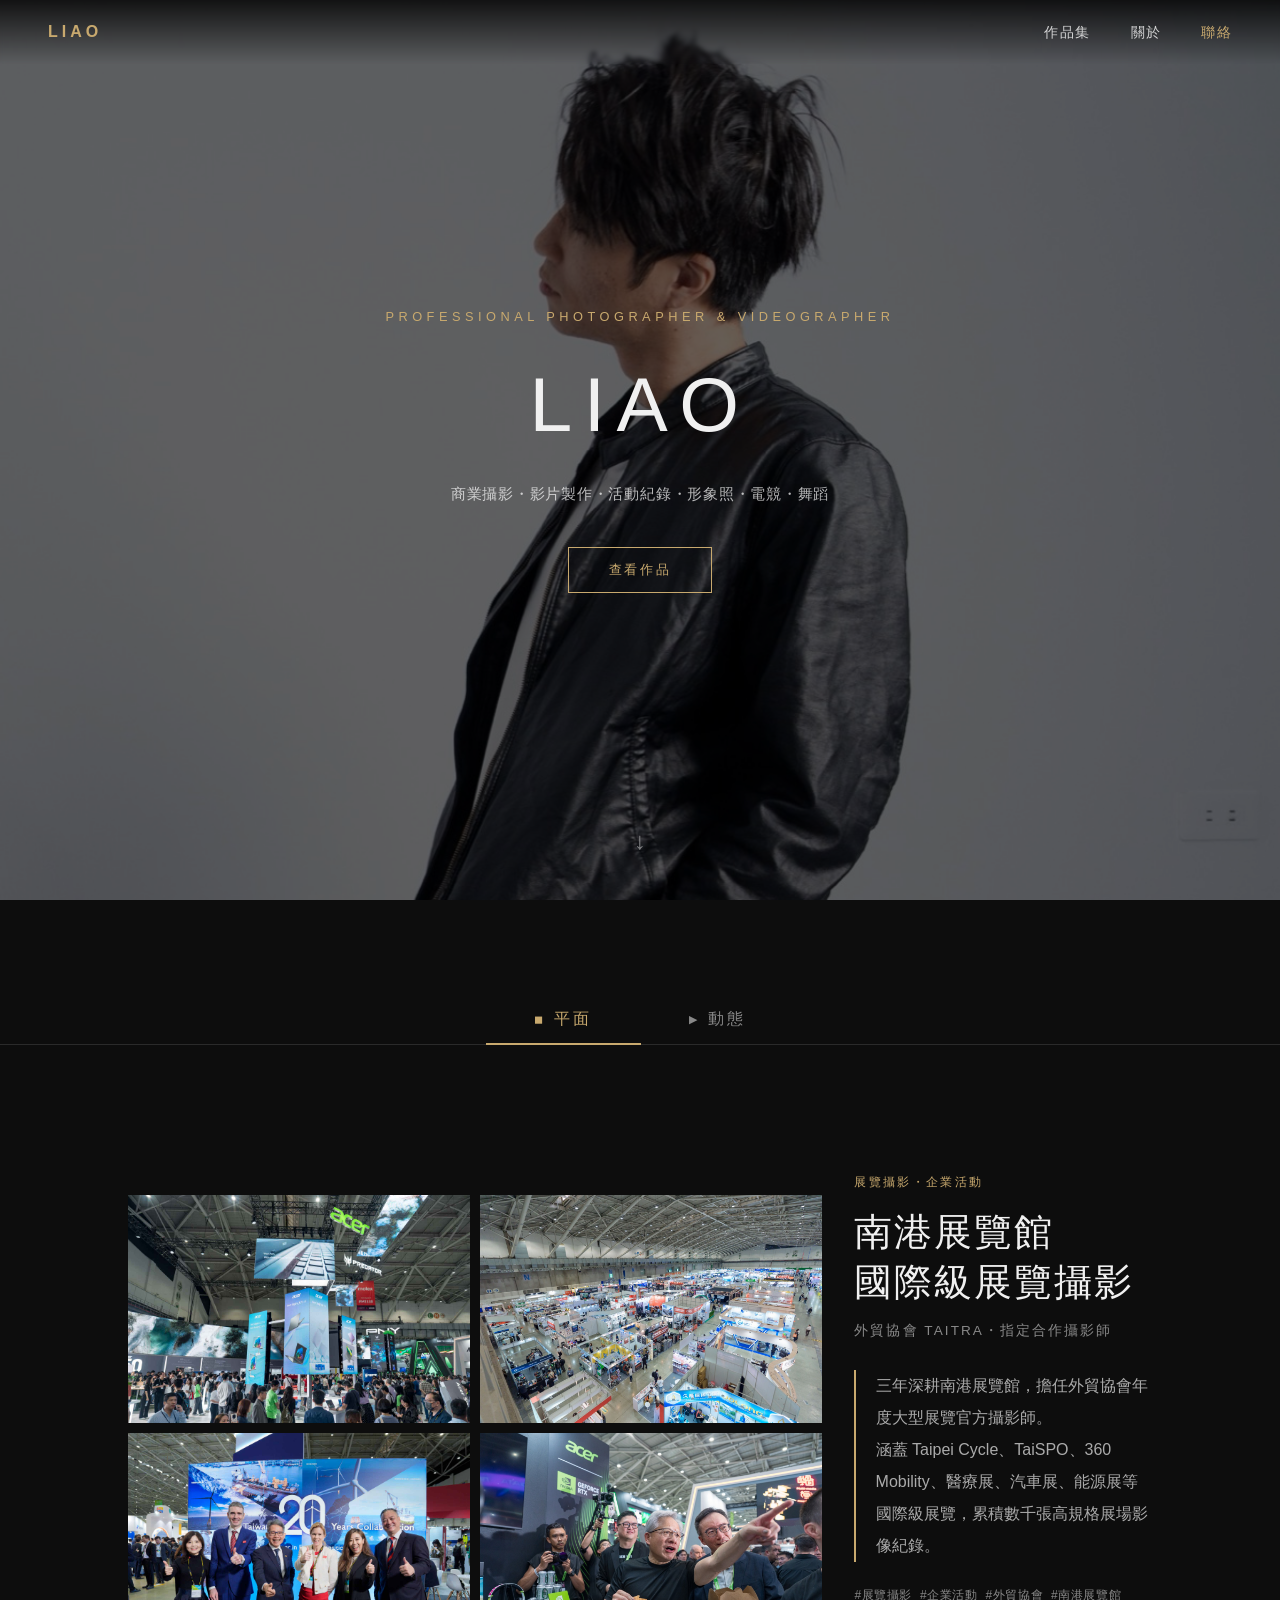
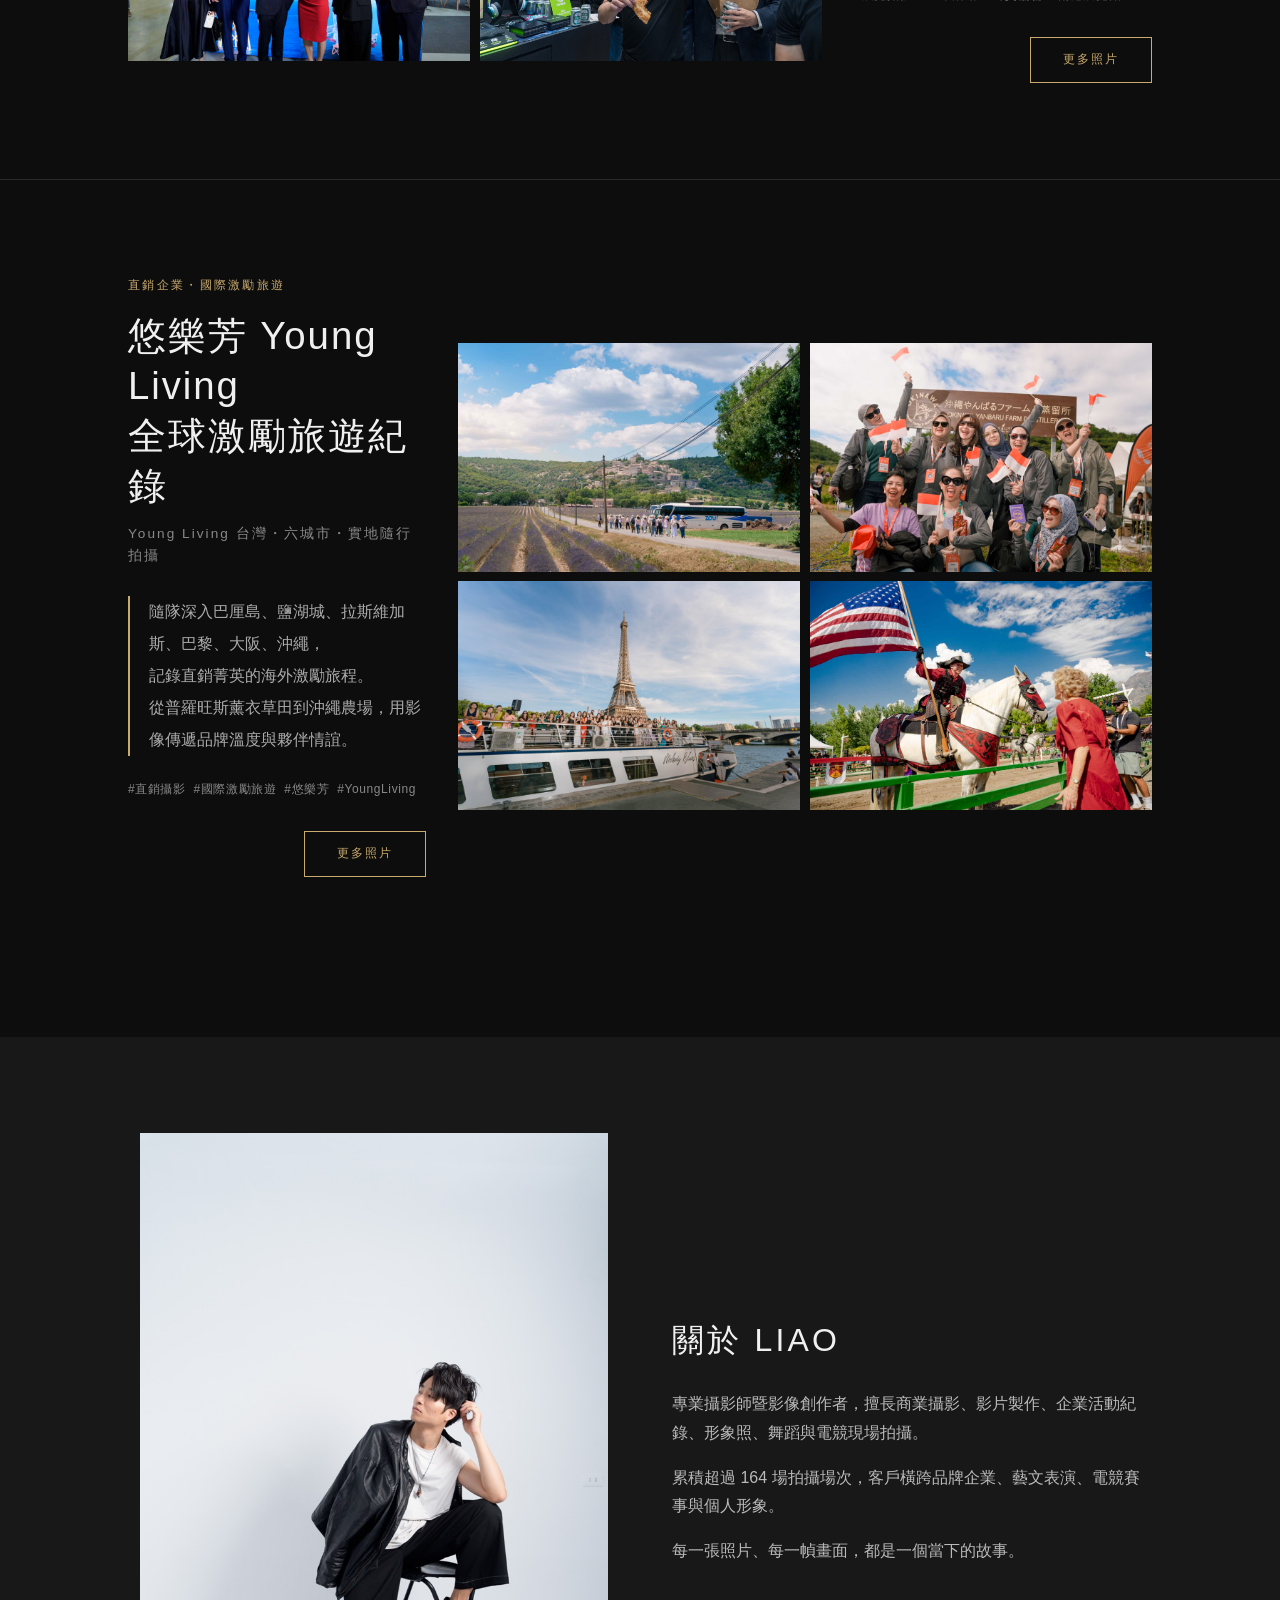
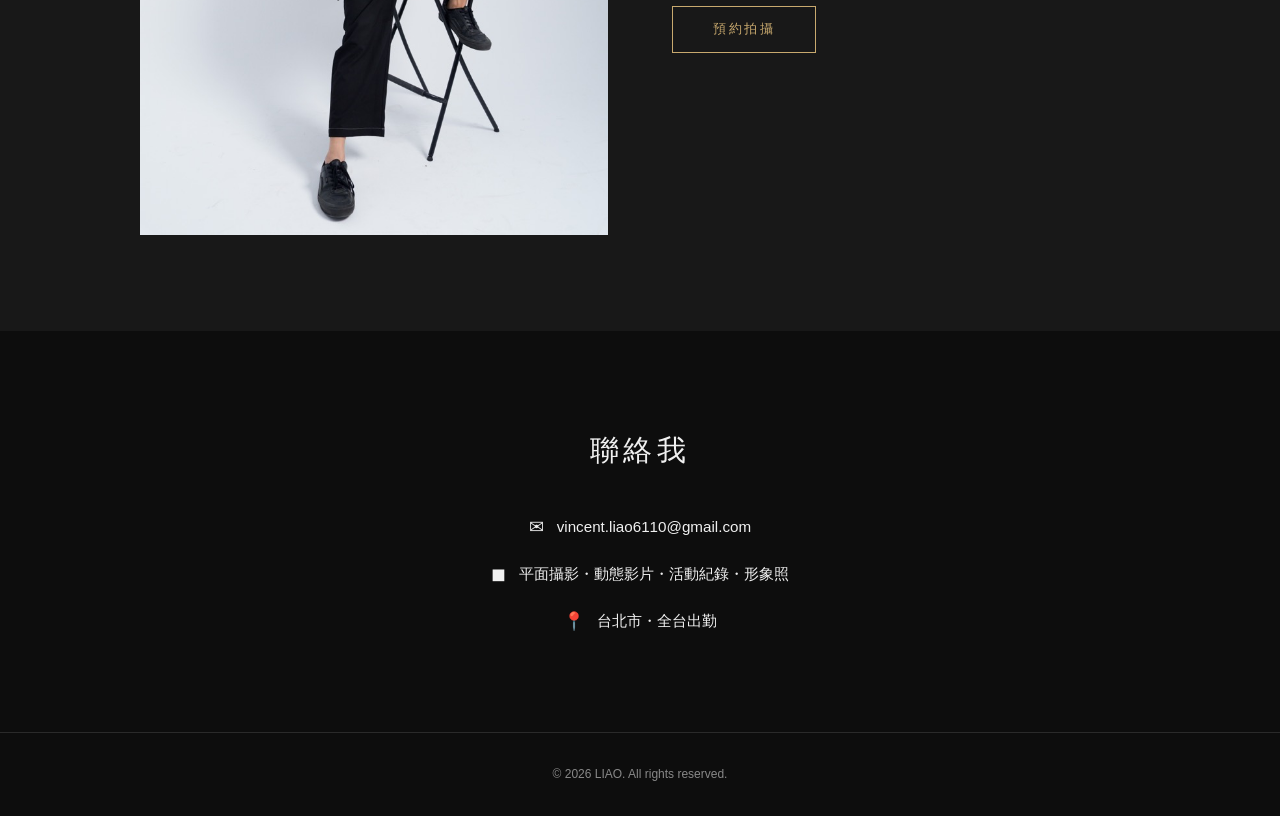
==== index.html @ 49f7e295 "影片改為 lightbox 內嵌播放，不跳轉 Google Drive Co-Authored-By: Claude Sonnet 4.6 <noreply@anthropic.com>" ====
<!DOCTYPE html>
<html lang="zh-Hant">
<head>
  <meta charset="UTF-8" />
  <meta name="viewport" content="width=device-width, initial-scale=1.0" />
  <title>LIAO</title>
  <link rel="stylesheet" href="css/style.css" />
</head>
<body>

  <!-- NAV -->
  <nav class="nav">
    <a href="#" class="nav-logo">LIAO</a>
    <ul class="nav-links">
      <li><a href="#gallery">作品集</a></li>
      <li><a href="#about">關於</a></li>
      <li><a href="#contact">聯絡</a></li>
    </ul>
    <button class="nav-burger" aria-label="menu">&#9776;</button>
  </nav>

  <!-- HERO -->
  <section class="hero">
    <div class="hero-content">
      <p class="hero-sub">Professional Photographer &amp; Videographer</p>
      <h1 class="hero-title">LIAO</h1>
      <p class="hero-desc">商業攝影・影片製作・活動紀錄・形象照・電競・舞蹈</p>
      <a href="#gallery" class="btn">查看作品</a>
    </div>
    <div class="hero-overlay"></div>
    <img src="images/hero.jpg" alt="hero" class="hero-bg" />
    <div class="hero-scroll" id="hero-scroll">&#8595;</div>
  </section>

  <!-- GALLERY -->
  <section class="gallery-section" id="gallery">

    <!-- 主分類 tabs -->
    <div class="main-tabs">
      <button class="main-tab active" data-main="photo">
        <span class="tab-icon">◼</span> 平面
      </button>
      <button class="main-tab" data-main="video">
        <span class="tab-icon">▶</span> 動態
      </button>
    </div>

    <!-- ===== 平面：案例展示 ===== -->
    <div id="photo-section">

      <!-- 案例 1：南港展覽館 -->
      <div class="case-block case-reverse">
        <div class="case-text">
          <p class="case-tag">展覽攝影・企業活動</p>
          <h2 class="case-title">南港展覽館<br>國際級展覽攝影</h2>
          <p class="case-client">外貿協會 TAITRA・指定合作攝影師</p>
          <blockquote class="case-desc">
            三年深耕南港展覽館，擔任外貿協會年度大型展覽官方攝影師。<br>
            涵蓋 Taipei Cycle、TaiSPO、360 Mobility、醫療展、汽車展、能源展等國際級展覽，累積數千張高規格展場影像紀錄。
          </blockquote>
          <p class="case-tags">#展覽攝影 &nbsp;#企業活動 &nbsp;#外貿協會 &nbsp;#南港展覽館</p>
          <a href="gallery-cycle.html" class="case-btn">更多照片</a>
        </div>
        <div class="case-photos">
          <div class="case-grid">
            <img src="images/nangang/BLA00806.jpg" alt="Acer展場人潮" loading="lazy" />
            <img src="images/nangang/nangang-overview.jpg" alt="南港展覽館全場" loading="lazy" />
            <img src="images/nangang/LIA09813.jpg" alt="國際合作" loading="lazy" />
            <img src="images/nangang/BLA09672.jpg" alt="展場貴賓" loading="lazy" />
          </div>
        </div>
      </div>

      <div class="case-divider"></div>

      <!-- 案例 2：悠樂芳 Young Living -->
      <div class="case-block">
        <div class="case-text">
          <p class="case-tag">直銷企業・國際激勵旅遊</p>
          <h2 class="case-title">悠樂芳 Young Living<br>全球激勵旅遊紀錄</h2>
          <p class="case-client">Young Living 台灣・六城市・實地隨行拍攝</p>
          <blockquote class="case-desc">
            隨隊深入巴厘島、鹽湖城、拉斯維加斯、巴黎、大阪、沖繩，<br>
            記錄直銷菁英的海外激勵旅程。<br>
            從普羅旺斯薰衣草田到沖繩農場，用影像傳遞品牌溫度與夥伴情誼。
          </blockquote>
          <p class="case-tags">#直銷攝影 &nbsp;#國際激勵旅遊 &nbsp;#悠樂芳 &nbsp;#YoungLiving</p>
          <a href="gallery-yl.html" class="case-btn">更多照片</a>
        </div>
        <div class="case-photos">
          <div class="case-grid">
            <img src="images/yl/c1.jpg" alt="巴黎艾菲爾鐵塔遊船" />
            <img src="images/yl/c2.jpg" alt="法國薰衣草田" />
            <img src="images/yl/c3.jpg" alt="沖繩農場" />
            <img src="images/yl/c4.jpg" alt="Young Living 活動" />
          </div>
        </div>
      </div>

    </div>

    <!-- ===== 動態影片區（保留原本） ===== -->
    <div id="video-section" class="hidden">

      <!-- 動態子分類 -->
      <div class="sub-tabs" id="sub-video">
        <button class="filter-btn active" data-filter="all">全部</button>
        <button class="filter-btn" data-filter="brand">企業形象片</button>
        <button class="filter-btn" data-filter="commercial">商品廣告</button>
        <button class="filter-btn" data-filter="mv">MV・音樂</button>
        <button class="filter-btn" data-filter="interview">訪談・節目</button>
        <button class="filter-btn" data-filter="event-video">活動紀錄</button>
      </div>

    <!-- 平面 Grid（hidden，保留資料） -->
    <div class="grid hidden" id="photo-grid">

      <div class="grid-item" data-category="corporate">
        <img src="images/corporate/taipei_cycle.jpg" alt="台北國際自行車展" loading="lazy" />
        <div class="grid-overlay"><span>企業活動</span></div>
      </div>

      <div class="grid-item" data-category="corporate">
        <img src="images/corporate/corporate_kmc.jpg" alt="展覽活動" loading="lazy" />
        <div class="grid-overlay"><span>企業活動</span></div>
      </div>

      <div class="grid-item" data-category="portrait">
        <img src="images/portrait/portrait_01.jpg" alt="形象照" loading="lazy" />
        <div class="grid-overlay"><span>形象照</span></div>
      </div>
      <div class="grid-item" data-category="portrait">
        <img src="images/portrait/portrait_02.jpg" alt="形象照" loading="lazy" />
        <div class="grid-overlay"><span>形象照</span></div>
      </div>
      <div class="grid-item" data-category="portrait">
        <img src="images/portrait/artist_01.jpg" alt="藝人形象" loading="lazy" />
        <div class="grid-overlay"><span>藝人形象</span></div>
      </div>
      <div class="grid-item" data-category="portrait">
        <img src="images/portrait/artist_02.jpg" alt="藝人形象" loading="lazy" />
        <div class="grid-overlay"><span>藝人形象</span></div>
      </div>

      <div class="grid-item" data-category="dance">
        <img src="images/dance/dance_01.jpg" alt="舞蹈" loading="lazy" />
        <div class="grid-overlay"><span>舞蹈</span></div>
      </div>
      <div class="grid-item" data-category="dance">
        <img src="images/dance/dance_02.jpg" alt="舞蹈" loading="lazy" />
        <div class="grid-overlay"><span>舞蹈</span></div>
      </div>

      <div class="grid-item" data-category="esports">
        <img src="images/esports/esports_01.jpg" alt="電競" loading="lazy" />
        <div class="grid-overlay"><span>電競</span></div>
      </div>
      <div class="grid-item" data-category="esports">
        <img src="images/esports/esports_02.jpg" alt="電競" loading="lazy" />
        <div class="grid-overlay"><span>電競</span></div>
      </div>

      <div class="grid-item" data-category="corporate">
        <img src="images/corporate/corporate_01.jpg" alt="企業活動" loading="lazy" />
        <div class="grid-overlay"><span>企業活動</span></div>
      </div>
      <div class="grid-item" data-category="corporate">
        <img src="images/corporate/corporate_02.jpg" alt="企業活動" loading="lazy" />
        <div class="grid-overlay"><span>企業活動</span></div>
      </div>

      <div class="grid-item" data-category="baby">
        <img src="images/baby/baby_01.jpg" alt="抓周" loading="lazy" />
        <div class="grid-overlay"><span>抓周紀錄</span></div>
      </div>
      <div class="grid-item" data-category="baby">
        <img src="images/baby/baby_02.jpg" alt="抓周" loading="lazy" />
        <div class="grid-overlay"><span>抓周紀錄</span></div>
      </div>

      <div class="grid-item" data-category="pet">
        <img src="images/pet/pet_01.jpg" alt="寵物" loading="lazy" />
        <div class="grid-overlay"><span>寵物</span></div>
      </div>
      <div class="grid-item" data-category="pet">
        <img src="images/pet/pet_02.jpg" alt="寵物" loading="lazy" />
        <div class="grid-overlay"><span>寵物</span></div>
      </div>

      <div class="grid-item" data-category="product">
        <img src="images/product/product_01.jpg" alt="商品攝影" loading="lazy" />
        <div class="grid-overlay"><span>商品攝影</span></div>
      </div>
      <div class="grid-item" data-category="product">
        <img src="images/product/product_02.jpg" alt="商品攝影" loading="lazy" />
        <div class="grid-overlay"><span>商品攝影</span></div>
      </div>

    </div>

    <!-- 動態 Grid -->
    <div class="video-grid hidden" id="video-grid">

      <!-- 企業形象片 -->
      <div class="video-card" data-category="brand">
        <a href="https://drive.google.com/file/d/14Wn8kbWhpB3tCfJw6VVxwqPld36zY1wp/view" target="_blank" class="video-thumb-wrap">
          <img src="https://drive.google.com/thumbnail?id=14Wn8kbWhpB3tCfJw6VVxwqPld36zY1wp&sz=w640" alt="BV SHOP 形象影片" loading="lazy" />
          <div class="video-overlay"><span class="play-btn">▶</span><span class="video-title">BV SHOP 形象影片</span></div>
        </a>
      </div>

      <div class="video-card" data-category="brand">
        <a href="https://drive.google.com/file/d/18stADtQQy8K3GerSPotkyxhliOAtQuc0/view" target="_blank" class="video-thumb-wrap">
          <img src="https://drive.google.com/thumbnail?id=18stADtQQy8K3GerSPotkyxhliOAtQuc0&sz=w640" alt="晶鼎 國外參展形象影片" loading="lazy" />
          <div class="video-overlay"><span class="play-btn">▶</span><span class="video-title">晶鼎 國外參展形象影片</span></div>
        </a>
      </div>

      <div class="video-card" data-category="brand">
        <a href="https://drive.google.com/file/d/1cZiokTWfB4TKeQo1jiB1hcd-xblqBfyo/view" target="_blank" class="video-thumb-wrap">
          <img src="https://drive.google.com/thumbnail?id=1cZiokTWfB4TKeQo1jiB1hcd-xblqBfyo&sz=w640" alt="LT DIVE 帛琉形象片" loading="lazy" />
          <div class="video-overlay"><span class="play-btn">▶</span><span class="video-title">LT DIVE 帛琉 形象片</span></div>
        </a>
      </div>

      <div class="video-card" data-category="brand">
        <a href="https://drive.google.com/file/d/143DVCxLFLzZQg_E5cnu2ac5cPWPfHkJO/view" target="_blank" class="video-thumb-wrap">
          <img src="https://drive.google.com/thumbnail?id=143DVCxLFLzZQg_E5cnu2ac5cPWPfHkJO&sz=w640" alt="喫牛牛肉麵形象影片" loading="lazy" />
          <div class="video-overlay"><span class="play-btn">▶</span><span class="video-title">喫牛・牛肉麵｜形象影片</span></div>
        </a>
      </div>

      <div class="video-card" data-category="brand">
        <a href="https://drive.google.com/file/d/17WI06AiS0V9zsk2Lce3DkIujqaK9Nx6O/view" target="_blank" class="video-thumb-wrap">
          <img src="https://drive.google.com/thumbnail?id=17WI06AiS0V9zsk2Lce3DkIujqaK9Nx6O&sz=w640" alt="社頭觀光影片" loading="lazy" />
          <div class="video-overlay"><span class="play-btn">▶</span><span class="video-title">社頭觀光影片</span></div>
        </a>
      </div>

      <!-- 商品廣告 -->
      <div class="video-card" data-category="commercial">
        <a href="https://drive.google.com/file/d/1MVASoEjXhWbBGdnEYFR05qRp5xnmbQVo/view" target="_blank" class="video-thumb-wrap">
          <img src="https://drive.google.com/thumbnail?id=1MVASoEjXhWbBGdnEYFR05qRp5xnmbQVo&sz=w640" alt="JHT 安心亞 LAZY FIT" loading="lazy" />
          <div class="video-overlay"><span class="play-btn">▶</span><span class="video-title">JHT 品牌代言人 安心亞</span></div>
        </a>
      </div>

      <div class="video-card" data-category="commercial">
        <a href="https://drive.google.com/file/d/1ykxGj3tMJY2HlBmCLXTVhtUMoWwwkh-Z/view" target="_blank" class="video-thumb-wrap">
          <img src="https://drive.google.com/thumbnail?id=1ykxGj3tMJY2HlBmCLXTVhtUMoWwwkh-Z&sz=w640" alt="decopop 胡小禎" loading="lazy" />
          <div class="video-overlay"><span class="play-btn">▶</span><span class="video-title">decopop feat. 胡小禎</span></div>
        </a>
      </div>

      <div class="video-card" data-category="commercial">
        <a href="https://drive.google.com/file/d/10grVSGiopkS_yCgobw1aU4q5vc9Q3mTB/view" target="_blank" class="video-thumb-wrap">
          <img src="https://drive.google.com/thumbnail?id=10grVSGiopkS_yCgobw1aU4q5vc9Q3mTB&sz=w640" alt="HYD 洗地機" loading="lazy" />
          <div class="video-overlay"><span class="play-btn">▶</span><span class="video-title">HYD 超輕量無線洗地機</span></div>
        </a>
      </div>

      <div class="video-card" data-category="commercial">
        <a href="https://drive.google.com/file/d/1_JGL5DZKHU_MNMeLkYJJAjg2g46KFhRR/view" target="_blank" class="video-thumb-wrap">
          <img src="https://drive.google.com/thumbnail?id=1_JGL5DZKHU_MNMeLkYJJAjg2g46KFhRR&sz=w640" alt="輝葉 漫威露營" loading="lazy" />
          <div class="video-overlay"><span class="play-btn">▶</span><span class="video-title">輝葉良品・漫威授權露營系列</span></div>
        </a>
      </div>

      <div class="video-card" data-category="commercial">
        <a href="https://drive.google.com/file/d/1HVzAPE3RfkeIPXInnsrXFQUpZW90gjQC/view" target="_blank" class="video-thumb-wrap">
          <img src="https://drive.google.com/thumbnail?id=1HVzAPE3RfkeIPXInnsrXFQUpZW90gjQC&sz=w640" alt="iQun 智慧舒眠燈" loading="lazy" />
          <div class="video-overlay"><span class="play-btn">▶</span><span class="video-title">iQun 智慧舒眠燈</span></div>
        </a>
      </div>

      <div class="video-card" data-category="commercial">
        <a href="https://drive.google.com/file/d/1mzMQd7m_V6BF9wTAzCdhFd8McCt8_oh5/view" target="_blank" class="video-thumb-wrap">
          <img src="https://drive.google.com/thumbnail?id=1mzMQd7m_V6BF9wTAzCdhFd8McCt8_oh5&sz=w640" alt="Vivo 訪談廣告" loading="lazy" />
          <div class="video-overlay"><span class="play-btn">▶</span><span class="video-title">vivo｜訪談廣告</span></div>
        </a>
      </div>

      <div class="video-card" data-category="commercial">
        <a href="https://drive.google.com/file/d/12i8XH-bJw6cCSLKnbo8MCe9sCqe6Z7Iq/view" target="_blank" class="video-thumb-wrap">
          <img src="https://drive.google.com/thumbnail?id=12i8XH-bJw6cCSLKnbo8MCe9sCqe6Z7Iq&sz=w640" alt="Vivo 片頭" loading="lazy" />
          <div class="video-overlay"><span class="play-btn">▶</span><span class="video-title">vivo｜品牌片頭</span></div>
        </a>
      </div>

      <!-- MV・音樂 -->
      <div class="video-card" data-category="mv">
        <a href="https://drive.google.com/file/d/1sXAvym9JHqJxSO-o8fyaXQbRgRUXlrXi/view" target="_blank" class="video-thumb-wrap">
          <img src="https://drive.google.com/thumbnail?id=1sXAvym9JHqJxSO-o8fyaXQbRgRUXlrXi&sz=w640" alt="Last Weakness - 安妮 Annie MV" loading="lazy" />
          <div class="video-overlay"><span class="play-btn">▶</span><span class="video-title">安妮 Annie｜Last Weakness MV</span></div>
        </a>
      </div>

      <div class="video-card" data-category="mv">
        <a href="https://drive.google.com/file/d/1qEcGgddbydH73E-qHv3yqXC6Asc-pJRl/view" target="_blank" class="video-thumb-wrap">
          <img src="https://drive.google.com/thumbnail?id=1qEcGgddbydH73E-qHv3yqXC6Asc-pJRl&sz=w640" alt="VyinxHidol" loading="lazy" />
          <div class="video-overlay"><span class="play-btn">▶</span><span class="video-title">VyinxHidol</span></div>
        </a>
      </div>

      <div class="video-card" data-category="mv">
        <a href="https://drive.google.com/file/d/1syRqXRGQ42407wK65ffWLnoje4weZ0Ud/view" target="_blank" class="video-thumb-wrap">
          <img src="https://drive.google.com/thumbnail?id=1syRqXRGQ42407wK65ffWLnoje4weZ0Ud&sz=w640" alt="Diseal" loading="lazy" />
          <div class="video-overlay"><span class="play-btn">▶</span><span class="video-title">Diseal</span></div>
        </a>
      </div>

      <div class="video-card" data-category="mv">
        <a href="https://drive.google.com/file/d/1R7Irku_J9vArObcYN13p7iVuAHpKYUrV/view" target="_blank" class="video-thumb-wrap">
          <img src="https://drive.google.com/thumbnail?id=1R7Irku_J9vArObcYN13p7iVuAHpKYUrV&sz=w640" alt="SAJA BOYS" loading="lazy" />
          <div class="video-overlay"><span class="play-btn">▶</span><span class="video-title">SAJA BOYS</span></div>
        </a>
      </div>

      <!-- 訪談・節目 -->
      <div class="video-card" data-category="interview">
        <a href="https://drive.google.com/file/d/1eerVnWRtKcc43gs-TemIsjAzD-D9PVhN/view" target="_blank" class="video-thumb-wrap">
          <img src="https://drive.google.com/thumbnail?id=1eerVnWRtKcc43gs-TemIsjAzD-D9PVhN&sz=w640" alt="告五人 獨家專訪" loading="lazy" />
          <div class="video-overlay"><span class="play-btn">▶</span><span class="video-title">告五人｜女人的多重宇宙 獨家專訪</span></div>
        </a>
      </div>

      <div class="video-card" data-category="interview">
        <a href="https://drive.google.com/file/d/1l1ZBKjshepwOY6zkNGE3O_5JhssTtMdU/view" target="_blank" class="video-thumb-wrap">
          <img src="https://drive.google.com/thumbnail?id=1l1ZBKjshepwOY6zkNGE3O_5JhssTtMdU&sz=w640" alt="仔仔周渝民 與軒軒講" loading="lazy" />
          <div class="video-overlay"><span class="play-btn">▶</span><span class="video-title">仔仔周渝民｜與軒軒講 EP10</span></div>
        </a>
      </div>

      <div class="video-card" data-category="interview">
        <a href="https://drive.google.com/file/d/1__eaYauxIyT8pJKw92h166Sv-Lo9t3_E/view" target="_blank" class="video-thumb-wrap">
          <img src="https://drive.google.com/thumbnail?id=1__eaYauxIyT8pJKw92h166Sv-Lo9t3_E&sz=w640" alt="林依晨 與軒軒講" loading="lazy" />
          <div class="video-overlay"><span class="play-btn">▶</span><span class="video-title">林依晨｜與軒軒講 EP12</span></div>
        </a>
      </div>

      <div class="video-card" data-category="interview">
        <a href="https://drive.google.com/file/d/1XyzBAIQNHNPgFzRlGokkkJ8zl8XzcMAo/view" target="_blank" class="video-thumb-wrap">
          <img src="https://drive.google.com/thumbnail?id=1XyzBAIQNHNPgFzRlGokkkJ8zl8XzcMAo&sz=w640" alt="許瑋甯 與軒軒講" loading="lazy" />
          <div class="video-overlay"><span class="play-btn">▶</span><span class="video-title">許瑋甯｜與軒軒講</span></div>
        </a>
      </div>

      <!-- 活動紀錄 -->
      <div class="video-card" data-category="event-video">
        <a href="https://drive.google.com/file/d/1WA9KR03zRIte9SR9TfVUknpAQggKHf0-/view" target="_blank" class="video-thumb-wrap">
          <img src="https://drive.google.com/thumbnail?id=1WA9KR03zRIte9SR9TfVUknpAQggKHf0-&sz=w640" alt="公勝保經 尾牙" loading="lazy" />
          <div class="video-overlay"><span class="play-btn">▶</span><span class="video-title">公勝保經 松江尾牙</span></div>
        </a>
      </div>

      <div class="video-card" data-category="event-video">
        <a href="https://drive.google.com/file/d/17H78m4QlIWsUXQvKvFlx62C8GDg0ceW5/view" target="_blank" class="video-thumb-wrap">
          <img src="https://drive.google.com/thumbnail?id=17H78m4QlIWsUXQvKvFlx62C8GDg0ceW5&sz=w640" alt="寵物扶輪社" loading="lazy" />
          <div class="video-overlay"><span class="play-btn">▶</span><span class="video-title">寵物扶輪社 活動紀錄</span></div>
        </a>
      </div>

      <div class="video-card" data-category="event-video">
        <a href="https://drive.google.com/file/d/15eT-mMqdlNCRz1XOpj6txJBxWfikNQ7o/view" target="_blank" class="video-thumb-wrap">
          <img src="https://drive.google.com/thumbnail?id=15eT-mMqdlNCRz1XOpj6txJBxWfikNQ7o&sz=w640" alt="天啓 沙灘電音派對" loading="lazy" />
          <div class="video-overlay"><span class="play-btn">▶</span><span class="video-title">天啓 Aethspire｜沙灘電音派對</span></div>
        </a>
      </div>

    </div>

    </div><!-- /video-section -->

  </section>

  <!-- ABOUT -->
  <section class="about-section" id="about">
    <div class="about-inner">
      <div class="about-img">
        <img src="images/about.jpg" alt="Vincent Liao" />
      </div>
      <div class="about-text">
        <h2>關於 LIAO</h2>
        <p>專業攝影師暨影像創作者，擅長商業攝影、影片製作、企業活動紀錄、形象照、舞蹈與電競現場拍攝。</p>
        <p>累積超過 164 場拍攝場次，客戶橫跨品牌企業、藝文表演、電競賽事與個人形象。</p>
        <p>每一張照片、每一幀畫面，都是一個當下的故事。</p>
        <a href="#contact" class="btn">預約拍攝</a>
      </div>
    </div>
  </section>

  <!-- CONTACT -->
  <section class="contact-section" id="contact">
    <h2 class="section-title">聯絡我</h2>
    <div class="contact-inner">
      <div class="contact-info">
        <div class="contact-item">
          <span class="contact-icon">✉</span>
          <a href="mailto:vincent.liao6110@gmail.com">vincent.liao6110@gmail.com</a>
        </div>
        <div class="contact-item">
          <span class="contact-icon">◼</span>
          <span>平面攝影・動態影片・活動紀錄・形象照</span>
        </div>
        <div class="contact-item">
          <span class="contact-icon">📍</span>
          <span>台北市・全台出勤</span>
        </div>
      </div>
    </div>
  </section>

  <!-- FOOTER -->
  <footer class="footer">
    <p>&copy; 2026 LIAO. All rights reserved.</p>
  </footer>

  <!-- VIDEO LIGHTBOX -->
  <div class="video-lightbox" id="video-lightbox">
    <button class="lightbox-close" id="vlb-close">&times;</button>
    <div class="video-lightbox-inner">
      <iframe id="vlb-iframe" src="" frameborder="0" allowfullscreen allow="autoplay; encrypted-media"></iframe>
    </div>
  </div>

  <!-- LIGHTBOX -->
  <div class="lightbox" id="lightbox">
    <button class="lightbox-close" id="lb-close">&times;</button>
    <button class="lightbox-prev" id="lb-prev">&#8249;</button>
    <img src="" alt="" id="lb-img" />
    <button class="lightbox-next" id="lb-next">&#8250;</button>
  </div>

  <button class="back-to-top" id="back-to-top">&#8593;</button>
  <script src="js/main.js"></script>
</body>
</html>
---- css/style.css ----
/* ============ RESET & BASE ============ */
*, *::before, *::after { box-sizing: border-box; margin: 0; padding: 0; }

:root {
  --bg: #0d0d0d;
  --surface: #181818;
  --border: #2a2a2a;
  --text: #f0f0f0;
  --muted: #888;
  --accent: #c8a96e;
  --font: 'Helvetica Neue', Arial, 'PingFang TC', 'Noto Sans TC', sans-serif;
}

html { scroll-behavior: smooth; }

body {
  background: var(--bg);
  color: var(--text);
  font-family: var(--font);
  line-height: 1.6;
}

a { color: inherit; text-decoration: none; }
img { display: block; width: 100%; object-fit: cover; }

/* ============ NAV ============ */
.nav {
  position: fixed;
  top: 0; left: 0; right: 0;
  z-index: 100;
  display: flex;
  align-items: center;
  justify-content: space-between;
  padding: 1.2rem 3rem;
  background: linear-gradient(to bottom, rgba(0,0,0,0.8), transparent);
  backdrop-filter: blur(2px);
}

.nav-logo {
  font-size: 1rem;
  font-weight: 700;
  letter-spacing: 0.25em;
  color: var(--accent);
}

.nav-links {
  display: flex;
  gap: 2.5rem;
  list-style: none;
}

.nav-links a {
  font-size: 0.85rem;
  letter-spacing: 0.1em;
  opacity: 0.85;
  transition: opacity 0.2s;
}
.nav-links a:hover { opacity: 1; color: var(--accent); }

.nav-burger { display: none; background: none; border: none; color: var(--text); font-size: 1.4rem; cursor: pointer; }

.nav-links.nav-open {
  display: flex;
  flex-direction: column;
  position: absolute;
  top: 60px;
  right: 1.5rem;
  background: #111;
  padding: 1rem 2rem;
  gap: 1.2rem;
  z-index: 101;
}

/* ============ HERO ============ */
.hero {
  position: relative;
  height: 100vh;
  display: flex;
  align-items: center;
  justify-content: center;
  text-align: center;
  overflow: hidden;
}

.hero-bg {
  position: absolute;
  inset: 0;
  width: 100%;
  height: 100%;
  object-fit: cover;
  object-position: center;
  filter: brightness(0.4);
}

.hero-overlay {
  position: absolute;
  inset: 0;
  background: linear-gradient(to bottom, rgba(0,0,0,0.2) 0%, rgba(0,0,0,0.5) 100%);
}

.hero-content {
  position: relative;
  z-index: 2;
  max-width: 700px;
  padding: 0 2rem;
}

.hero-sub {
  font-size: 0.8rem;
  letter-spacing: 0.35em;
  color: var(--accent);
  text-transform: uppercase;
  margin-bottom: 1rem;
}

.hero-title {
  font-size: clamp(2.5rem, 6vw, 5rem);
  font-weight: 300;
  letter-spacing: 0.15em;
  margin-bottom: 1rem;
}

.hero-desc {
  font-size: 0.95rem;
  color: rgba(255,255,255,0.7);
  letter-spacing: 0.05em;
  margin-bottom: 2.5rem;
}

.btn {
  display: inline-block;
  padding: 0.75rem 2.5rem;
  border: 1px solid var(--accent);
  color: var(--accent);
  font-size: 0.8rem;
  letter-spacing: 0.2em;
  text-transform: uppercase;
  transition: background 0.3s, color 0.3s;
}
.btn:hover { background: var(--accent); color: #000; }

/* ============ SECTION TITLE ============ */
.section-title {
  text-align: center;
  font-size: 1.8rem;
  font-weight: 300;
  letter-spacing: 0.15em;
  margin-bottom: 2.5rem;
}

/* ============ GALLERY SECTION ============ */
.gallery-section {
  padding: 6rem 0 4rem;
  max-width: 100%;
}

.hidden { display: none !important; }

/* 主分類 tabs */
.main-tabs {
  display: flex;
  justify-content: center;
  gap: 0;
  margin-bottom: 2rem;
  border-bottom: 1px solid var(--border);
  padding: 0 2rem;
}

.main-tab {
  background: none;
  border: none;
  border-bottom: 2px solid transparent;
  color: var(--muted);
  font-size: 1rem;
  letter-spacing: 0.2em;
  padding: 0.8rem 3rem;
  cursor: pointer;
  transition: all 0.25s;
  margin-bottom: -1px;
  display: flex;
  align-items: center;
  gap: 0.5rem;
}
.main-tab:hover { color: var(--text); }
.main-tab.active {
  color: var(--accent);
  border-bottom-color: var(--accent);
}

.tab-icon { font-size: 0.7rem; }

/* 子分類 */
.sub-tabs {
  display: flex;
  flex-wrap: wrap;
  gap: 0.5rem;
  justify-content: center;
  margin-bottom: 2.5rem;
}

.filter-btn {
  padding: 0.45rem 1.1rem;
  background: none;
  border: 1px solid var(--border);
  color: var(--muted);
  font-size: 0.78rem;
  letter-spacing: 0.08em;
  cursor: pointer;
  transition: all 0.2s;
  border-radius: 2px;
}
.filter-btn:hover, .filter-btn.active {
  border-color: var(--accent);
  color: var(--accent);
}

/* ============ GRID ============ */
.grid {
  columns: 3;
  column-gap: 1rem;
}

.grid-item {
  position: relative;
  break-inside: avoid;
  margin-bottom: 1rem;
  overflow: hidden;
  cursor: pointer;
}

.grid-item img {
  transition: transform 0.5s ease;
  height: auto;
}

.grid-item:hover img { transform: scale(1.04); }

.grid-overlay {
  position: absolute;
  inset: 0;
  background: rgba(0,0,0,0.45);
  display: flex;
  align-items: flex-end;
  padding: 1rem;
  opacity: 0;
  transition: opacity 0.3s;
}
.grid-item:hover .grid-overlay { opacity: 1; }

.grid-overlay span {
  font-size: 0.75rem;
  letter-spacing: 0.15em;
  color: var(--accent);
  text-transform: uppercase;
}

.grid-item.hidden { display: none; }

/* ============ ABOUT ============ */
.about-section {
  background: var(--surface);
  padding: 6rem 2rem;
}

.about-inner {
  max-width: 1000px;
  margin: 0 auto;
  display: grid;
  grid-template-columns: 1fr 1fr;
  gap: 4rem;
  align-items: center;
}

.about-img img {
  width: 100%;
  height: auto;
}

.about-text h2 {
  font-size: 2rem;
  font-weight: 300;
  letter-spacing: 0.1em;
  margin-bottom: 1.5rem;
}

.about-text p {
  color: rgba(255,255,255,0.7);
  margin-bottom: 1rem;
  line-height: 1.8;
}

.about-text .btn { margin-top: 1.5rem; }

/* ============ CONTACT ============ */
.contact-section {
  padding: 6rem 2rem;
  max-width: 600px;
  margin: 0 auto;
  text-align: center;
}

.contact-inner { margin-top: 2rem; }

.contact-info {
  display: flex;
  flex-direction: column;
  gap: 1.2rem;
}

.contact-item {
  display: flex;
  align-items: center;
  justify-content: center;
  gap: 0.8rem;
  font-size: 0.95rem;
}

.contact-icon { font-size: 1.1rem; }

.contact-item a:hover { color: var(--accent); }

/* ============ FOOTER ============ */
.footer {
  text-align: center;
  padding: 2rem;
  font-size: 0.75rem;
  color: var(--muted);
  border-top: 1px solid var(--border);
}

/* ============ LIGHTBOX ============ */
.lightbox {
  display: none;
  position: fixed;
  inset: 0;
  z-index: 999;
  background: rgba(0,0,0,0.95);
  align-items: center;
  justify-content: center;
}
.lightbox.active { display: flex; }

.lightbox img {
  max-width: 90vw;
  max-height: 90vh;
  width: auto;
  height: auto;
  object-fit: contain;
}

.lightbox-close,
.lightbox-prev,
.lightbox-next {
  position: absolute;
  background: none;
  border: none;
  color: #fff;
  font-size: 2rem;
  cursor: pointer;
  padding: 1rem;
  opacity: 0.7;
  transition: opacity 0.2s;
}
.lightbox-close:hover,
.lightbox-prev:hover,
.lightbox-next:hover { opacity: 1; }

.lightbox-close { top: 1rem; right: 1.5rem; font-size: 2.5rem; }
.lightbox-prev { left: 1rem; top: 50%; transform: translateY(-50%); font-size: 3rem; }
.lightbox-next { right: 1rem; top: 50%; transform: translateY(-50%); font-size: 3rem; }

/* ============ CASE STUDY BLOCKS ============ */
.case-block {
  display: grid;
  grid-template-columns: 3fr 7fr;
  gap: 2rem;
  align-items: center;
  padding: 6rem 10%;
  max-width: 100%;
  margin: 0;
}

.case-block.case-reverse {
  grid-template-columns: 7fr 3fr;
}

.case-reverse .case-text { order: 2; }
.case-reverse .case-photos { order: 1; }

.case-tag {
  font-size: 0.72rem;
  letter-spacing: 0.2em;
  color: var(--accent);
  text-transform: uppercase;
  margin-bottom: 1rem;
}

.case-title {
  font-size: clamp(1.8rem, 3vw, 2.8rem);
  font-weight: 300;
  letter-spacing: 0.05em;
  line-height: 1.3;
  margin-bottom: 0.8rem;
}

.case-client {
  font-size: 0.85rem;
  letter-spacing: 0.15em;
  color: var(--muted);
  margin-bottom: 1.8rem;
}

.case-desc {
  border-left: 2px solid var(--accent);
  padding-left: 1.2rem;
  color: rgba(255,255,255,0.65);
  font-size: 1rem;
  line-height: 2;
  margin-bottom: 1.5rem;
}

.case-tags {
  font-size: 0.75rem;
  color: var(--muted);
  letter-spacing: 0.05em;
  margin-bottom: 2rem;
}

.case-btn {
  display: block;
  width: fit-content;
  margin-left: auto;
  padding: 0.75rem 2rem;
  border: 1px solid var(--accent);
  color: var(--accent);
  font-size: 0.78rem;
  letter-spacing: 0.15em;
  transition: background 0.3s, color 0.3s;
  cursor: pointer;
}
.case-btn:hover { background: var(--accent); color: #000; }

.case-grid {
  display: grid;
  grid-template-columns: 1fr 1fr;
  gap: 0.6rem;
}

.case-grid-3 {
  grid-template-columns: 1fr 1fr 1fr;
}

.case-grid img {
  width: 100%;
  height: auto;
  aspect-ratio: 3 / 2;
  object-fit: cover;
  display: block;
  transition: transform 0.4s ease;
  cursor: pointer;
}
.case-grid img:hover { transform: scale(1.03); }

.case-divider {
  width: 60px;
  height: 1px;
  background: var(--border);
  margin: 0 auto;
}

/* ============ VIDEO GRID ============ */
.video-grid {
  display: grid;
  grid-template-columns: repeat(3, 1fr);
  gap: 1rem;
}

.video-card { position: relative; overflow: hidden; }
.video-card.hidden { display: none; }

.video-thumb-wrap {
  display: block;
  position: relative;
  overflow: hidden;
}

.video-thumb-wrap img {
  aspect-ratio: 16/9;
  object-fit: cover;
  transition: transform 0.5s ease;
  background: var(--surface);
}
.video-thumb-wrap:hover img { transform: scale(1.04); }

.video-overlay {
  position: absolute;
  inset: 0;
  background: rgba(0,0,0,0.5);
  display: flex;
  flex-direction: column;
  align-items: center;
  justify-content: center;
  gap: 0.8rem;
  opacity: 0;
  transition: opacity 0.3s;
}
.video-thumb-wrap:hover .video-overlay { opacity: 1; }

.play-btn {
  font-size: 2.2rem;
  color: var(--accent);
}

.video-title {
  font-size: 0.78rem;
  color: #fff;
  letter-spacing: 0.05em;
  text-align: center;
  padding: 0 1.2rem;
}

/* ============ VIDEO LIGHTBOX ============ */
.video-lightbox {
  display: none;
  position: fixed;
  inset: 0;
  z-index: 999;
  background: rgba(0,0,0,0.96);
  align-items: center;
  justify-content: center;
}
.video-lightbox.active { display: flex; }
.video-lightbox-inner {
  width: 90vw;
  max-width: 1200px;
  aspect-ratio: 16/9;
}
.video-lightbox-inner iframe {
  width: 100%;
  height: 100%;
  border: none;
  display: block;
}

/* ============ SCROLL REVEAL ============ */
.reveal-hidden {
  opacity: 0;
  transform: translateY(30px);
  transition: opacity 0.75s ease, transform 0.75s ease;
}
.reveal-visible {
  opacity: 1;
  transform: translateY(0);
}

/* ============ HERO SCROLL ARROW ============ */
.hero-scroll {
  position: absolute;
  bottom: 2.5rem;
  left: 50%;
  transform: translateX(-50%);
  z-index: 2;
  color: rgba(255,255,255,0.45);
  font-size: 1.5rem;
  cursor: pointer;
  animation: hero-bounce 2.2s ease-in-out infinite;
  transition: color 0.2s;
  user-select: none;
}
.hero-scroll:hover { color: var(--accent); }
@keyframes hero-bounce {
  0%, 100% { transform: translateX(-50%) translateY(0); }
  50%       { transform: translateX(-50%) translateY(9px); }
}

/* ============ BACK TO TOP ============ */
.back-to-top {
  position: fixed;
  bottom: 2rem;
  right: 2rem;
  z-index: 200;
  width: 44px;
  height: 44px;
  border: 1px solid var(--accent);
  background: rgba(13,13,13,0.9);
  color: var(--accent);
  font-size: 1.1rem;
  display: flex;
  align-items: center;
  justify-content: center;
  cursor: pointer;
  opacity: 0;
  pointer-events: none;
  transition: opacity 0.3s, background 0.25s, color 0.25s;
}
.back-to-top.visible { opacity: 1; pointer-events: auto; }
.back-to-top:hover { background: var(--accent); color: #000; }

/* ============ TAB FADE ============ */
#photo-section, #video-section { transition: opacity 0.25s ease; }

/* ============ NAV ACTIVE LINK ============ */
.nav-links a.spy-active { color: var(--accent); opacity: 1; }

/* ============ IMG LOADING PLACEHOLDER ============ */
.case-grid img, .about-img img, .video-thumb-wrap img {
  background: var(--surface);
  min-height: 60px;
}

/* ============ CASE DIVIDER ============ */
.case-divider { width: 100%; height: 1px; background: var(--border); margin: 0; }

/* ============ RESPONSIVE ============ */
@media (max-width: 900px) {
  .grid { columns: 2; }
  .video-grid { grid-template-columns: repeat(2, 1fr); }
  .about-inner { grid-template-columns: 1fr; gap: 2.5rem; }
  .nav { padding: 1rem 1.5rem; }
  .main-tab { padding: 0.8rem 2rem; font-size: 0.9rem; }
  .case-block { grid-template-columns: 1fr; gap: 2.5rem; padding: 4rem 2rem; }
  .case-reverse .case-text { order: 0; }
  .case-reverse .case-photos { order: 0; }
}

@media (max-width: 600px) {
  .grid { columns: 1; }
  .video-grid { grid-template-columns: 1fr; }
  .nav-links { display: none; }
  .nav-burger { display: block; }
  .hero-title { font-size: 2.5rem; }
  .gallery-section { padding: 4rem 1rem 2rem; }
  .main-tab { padding: 0.7rem 1.5rem; }
  .case-block { padding: 2.5rem 1rem; }
}
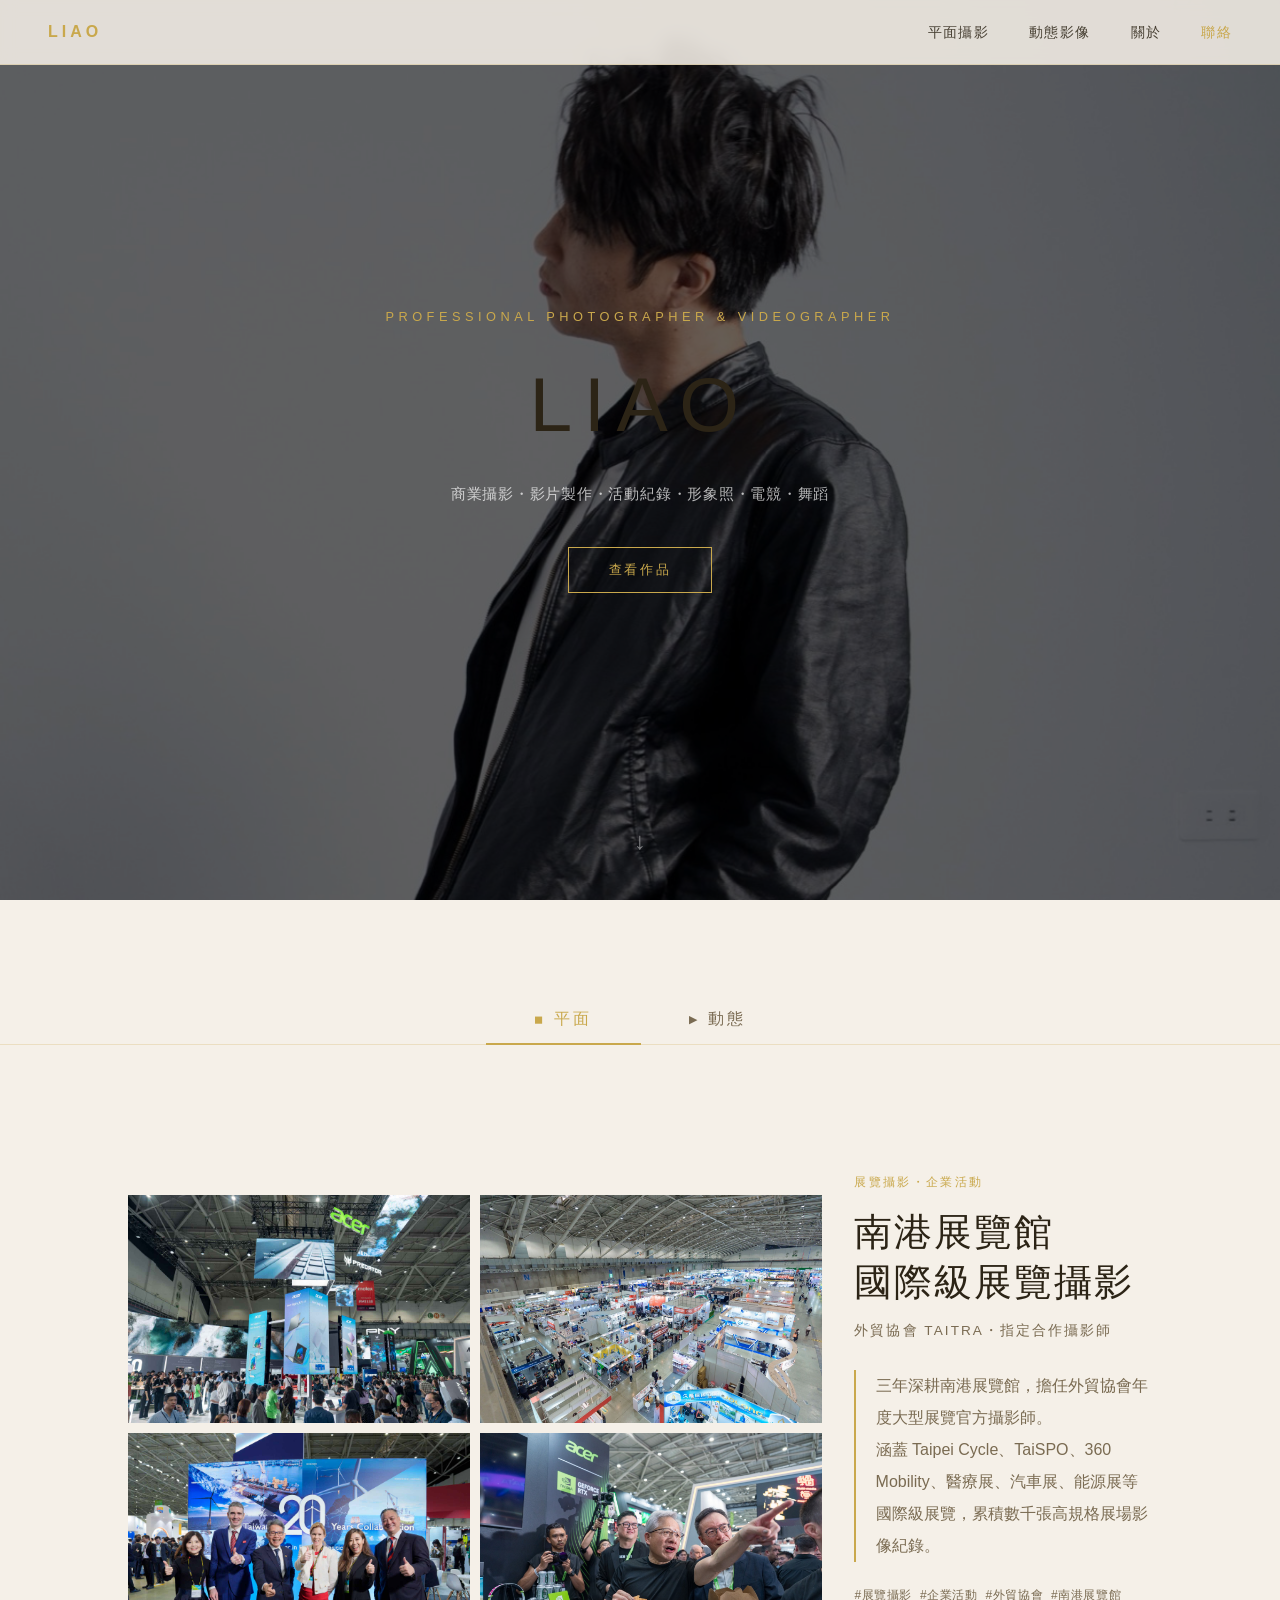
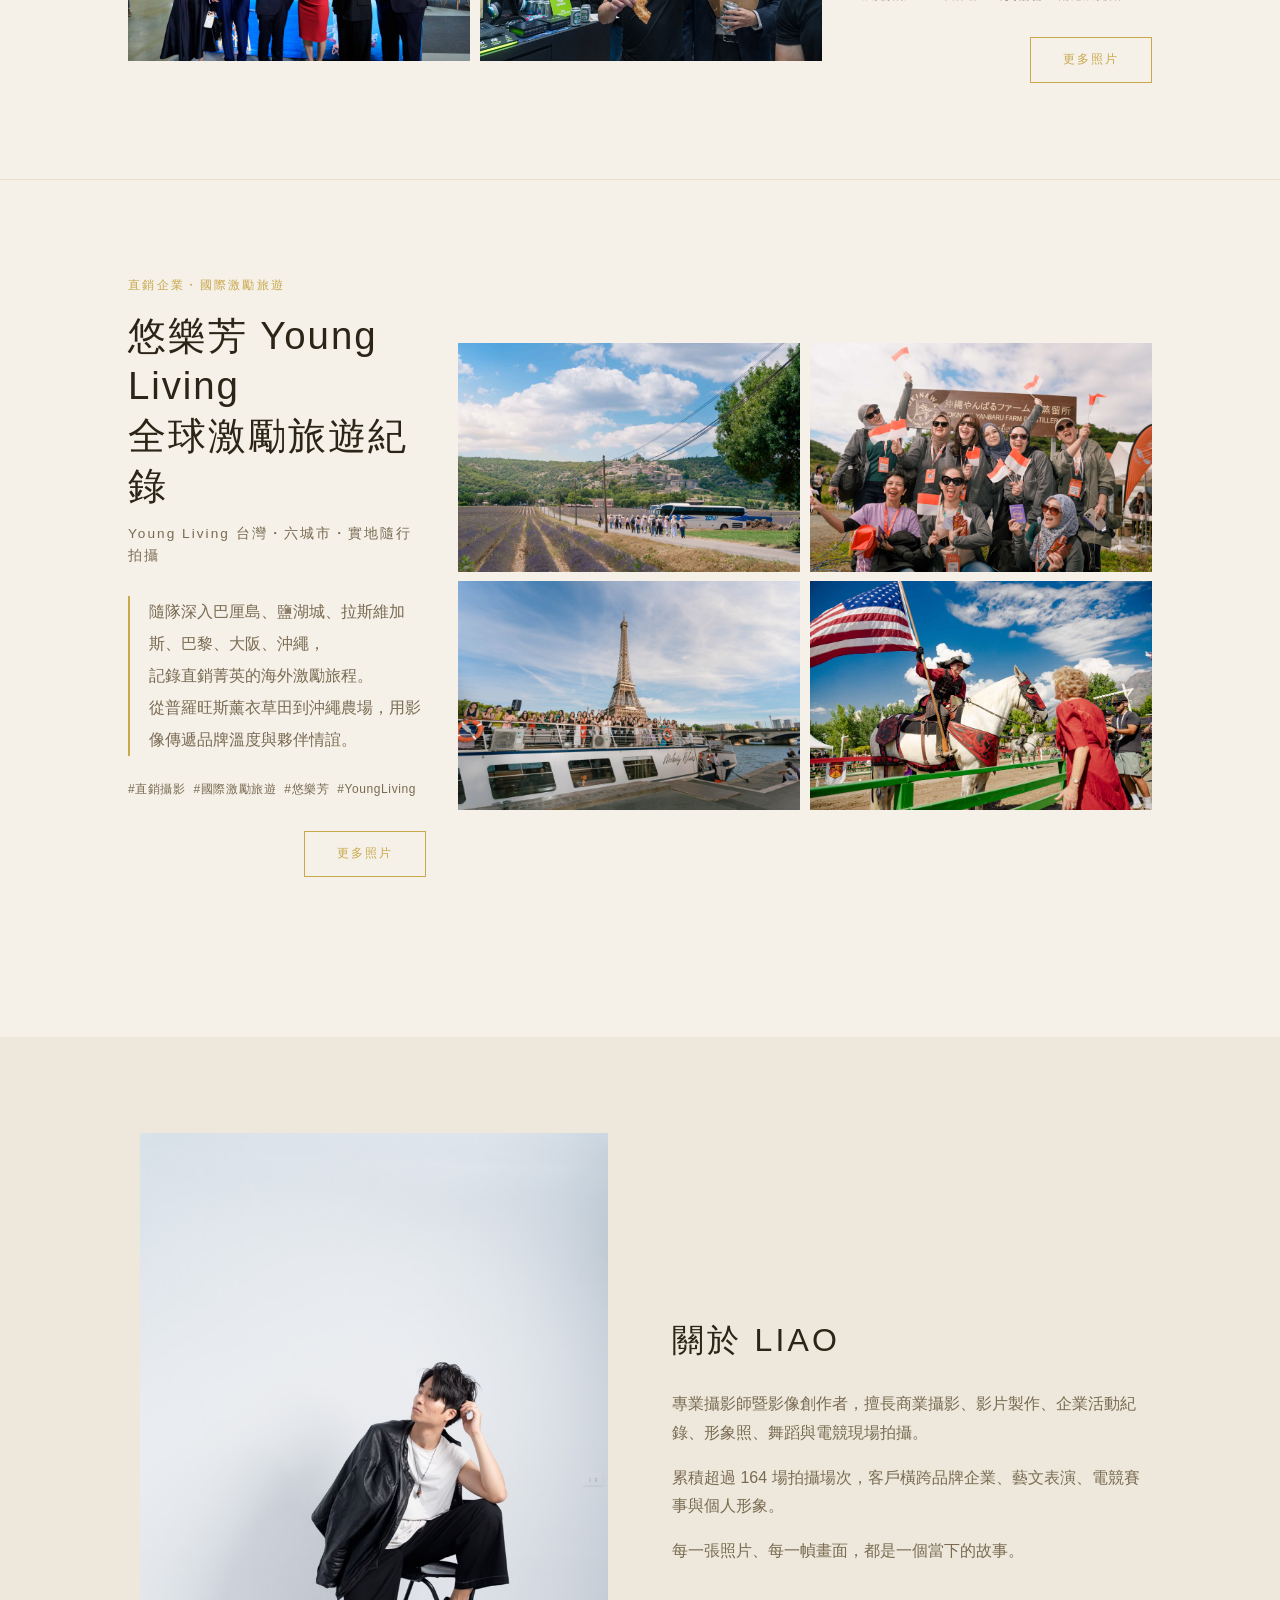
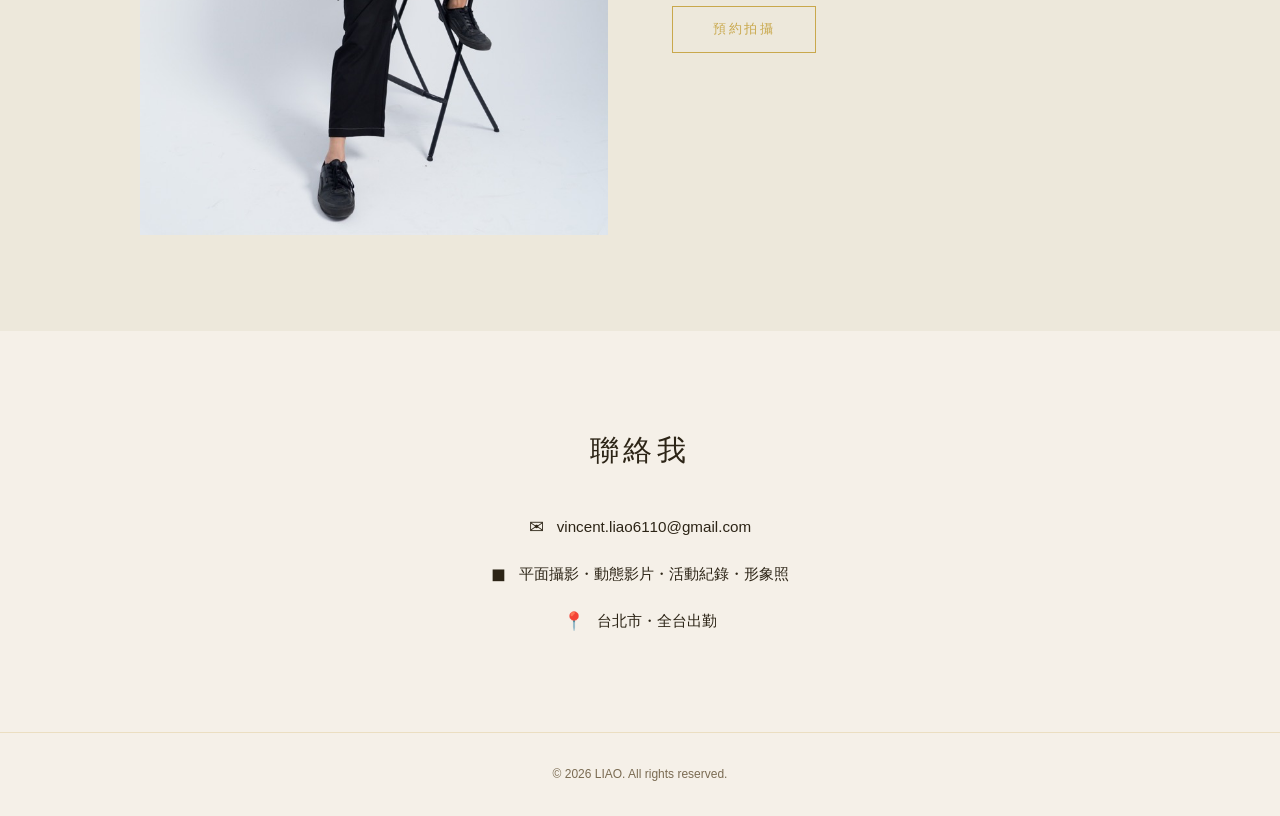
==== commit 567c6c0c: "feat: add 動態影像製作 video portfolio page New video.html with 22 videos across 4 categories (形象/活動/產品/ＭＶ" ====
--- a/index.html
+++ b/index.html
@@ -12,7 +12,8 @@
   <nav class="nav">
     <a href="#" class="nav-logo">LIAO</a>
     <ul class="nav-links">
-      <li><a href="#gallery">作品集</a></li>
+      <li><a href="#gallery">平面攝影</a></li>
+      <li><a href="video.html">動態影像</a></li>
       <li><a href="#about">關於</a></li>
       <li><a href="#contact">聯絡</a></li>
     </ul>
@@ -99,17 +100,109 @@
 
     </div>
 
-    <!-- ===== 動態影片區（保留原本） ===== -->
+    <!-- ===== 動態影片區 ===== -->
     <div id="video-section" class="hidden">
 
-      <!-- 動態子分類 -->
-      <div class="sub-tabs" id="sub-video">
-        <button class="filter-btn active" data-filter="all">全部</button>
-        <button class="filter-btn" data-filter="brand">企業形象片</button>
-        <button class="filter-btn" data-filter="commercial">商品廣告</button>
-        <button class="filter-btn" data-filter="mv">MV・音樂</button>
-        <button class="filter-btn" data-filter="interview">訪談・節目</button>
-        <button class="filter-btn" data-filter="event-video">活動紀錄</button>
+      <!-- 企業形象片 -->
+      <div class="video-showcase" id="vs-brand">
+        <div class="video-showcase-bg" style="background-image: url('https://drive.google.com/thumbnail?id=14Wn8kbWhpB3tCfJw6VVxwqPld36zY1wp&sz=w1920')"></div>
+        <div class="video-showcase-overlay"></div>
+        <div class="video-showcase-content">
+          <h2 class="video-showcase-title">企業形象片</h2>
+          <button class="video-showcase-play" data-id="14Wn8kbWhpB3tCfJw6VVxwqPld36zY1wp">
+            <span class="vs-play-circle">&#9654;</span><span>播放影片</span>
+          </button>
+          <button class="video-showcase-all" data-target="vsg-brand">全部影片 +</button>
+        </div>
+        <button class="video-showcase-next" data-next="vs-commercial">&#8250;</button>
+      </div>
+      <div class="vs-grid hidden" id="vsg-brand">
+        <div class="video-card"><a href="https://drive.google.com/file/d/14Wn8kbWhpB3tCfJw6VVxwqPld36zY1wp/view" class="video-thumb-wrap"><img src="https://drive.google.com/thumbnail?id=14Wn8kbWhpB3tCfJw6VVxwqPld36zY1wp&sz=w640" alt="BV SHOP" loading="lazy" /><div class="video-overlay"><span class="play-btn">▶</span><span class="video-title">BV SHOP 形象影片</span></div></a></div>
+        <div class="video-card"><a href="https://drive.google.com/file/d/18stADtQQy8K3GerSPotkyxhliOAtQuc0/view" class="video-thumb-wrap"><img src="https://drive.google.com/thumbnail?id=18stADtQQy8K3GerSPotkyxhliOAtQuc0&sz=w640" alt="晶鼎" loading="lazy" /><div class="video-overlay"><span class="play-btn">▶</span><span class="video-title">晶鼎 國外參展形象影片</span></div></a></div>
+        <div class="video-card"><a href="https://drive.google.com/file/d/1cZiokTWfB4TKeQo1jiB1hcd-xblqBfyo/view" class="video-thumb-wrap"><img src="https://drive.google.com/thumbnail?id=1cZiokTWfB4TKeQo1jiB1hcd-xblqBfyo&sz=w640" alt="LT DIVE" loading="lazy" /><div class="video-overlay"><span class="play-btn">▶</span><span class="video-title">LT DIVE 帛琉 形象片</span></div></a></div>
+        <div class="video-card"><a href="https://drive.google.com/file/d/143DVCxLFLzZQg_E5cnu2ac5cPWPfHkJO/view" class="video-thumb-wrap"><img src="https://drive.google.com/thumbnail?id=143DVCxLFLzZQg_E5cnu2ac5cPWPfHkJO&sz=w640" alt="喫牛" loading="lazy" /><div class="video-overlay"><span class="play-btn">▶</span><span class="video-title">喫牛・牛肉麵｜形象影片</span></div></a></div>
+        <div class="video-card"><a href="https://drive.google.com/file/d/17WI06AiS0V9zsk2Lce3DkIujqaK9Nx6O/view" class="video-thumb-wrap"><img src="https://drive.google.com/thumbnail?id=17WI06AiS0V9zsk2Lce3DkIujqaK9Nx6O&sz=w640" alt="社頭" loading="lazy" /><div class="video-overlay"><span class="play-btn">▶</span><span class="video-title">社頭觀光影片</span></div></a></div>
+      </div>
+
+      <!-- 商品廣告 -->
+      <div class="video-showcase" id="vs-commercial">
+        <div class="video-showcase-bg" style="background-image: url('https://drive.google.com/thumbnail?id=1MVASoEjXhWbBGdnEYFR05qRp5xnmbQVo&sz=w1920')"></div>
+        <div class="video-showcase-overlay"></div>
+        <div class="video-showcase-content">
+          <h2 class="video-showcase-title">商品廣告</h2>
+          <button class="video-showcase-play" data-id="1MVASoEjXhWbBGdnEYFR05qRp5xnmbQVo">
+            <span class="vs-play-circle">&#9654;</span><span>播放影片</span>
+          </button>
+          <button class="video-showcase-all" data-target="vsg-commercial">全部影片 +</button>
+        </div>
+        <button class="video-showcase-next" data-next="vs-mv">&#8250;</button>
+      </div>
+      <div class="vs-grid hidden" id="vsg-commercial">
+        <div class="video-card"><a href="https://drive.google.com/file/d/1MVASoEjXhWbBGdnEYFR05qRp5xnmbQVo/view" class="video-thumb-wrap"><img src="https://drive.google.com/thumbnail?id=1MVASoEjXhWbBGdnEYFR05qRp5xnmbQVo&sz=w640" alt="JHT 安心亞" loading="lazy" /><div class="video-overlay"><span class="play-btn">▶</span><span class="video-title">JHT 品牌代言人 安心亞</span></div></a></div>
+        <div class="video-card"><a href="https://drive.google.com/file/d/1ykxGj3tMJY2HlBmCLXTVhtUMoWwwkh-Z/view" class="video-thumb-wrap"><img src="https://drive.google.com/thumbnail?id=1ykxGj3tMJY2HlBmCLXTVhtUMoWwwkh-Z&sz=w640" alt="decopop" loading="lazy" /><div class="video-overlay"><span class="play-btn">▶</span><span class="video-title">decopop feat. 胡小禎</span></div></a></div>
+        <div class="video-card"><a href="https://drive.google.com/file/d/10grVSGiopkS_yCgobw1aU4q5vc9Q3mTB/view" class="video-thumb-wrap"><img src="https://drive.google.com/thumbnail?id=10grVSGiopkS_yCgobw1aU4q5vc9Q3mTB&sz=w640" alt="HYD" loading="lazy" /><div class="video-overlay"><span class="play-btn">▶</span><span class="video-title">HYD 超輕量無線洗地機</span></div></a></div>
+        <div class="video-card"><a href="https://drive.google.com/file/d/1_JGL5DZKHU_MNMeLkYJJAjg2g46KFhRR/view" class="video-thumb-wrap"><img src="https://drive.google.com/thumbnail?id=1_JGL5DZKHU_MNMeLkYJJAjg2g46KFhRR&sz=w640" alt="輝葉" loading="lazy" /><div class="video-overlay"><span class="play-btn">▶</span><span class="video-title">輝葉良品・漫威授權露營系列</span></div></a></div>
+        <div class="video-card"><a href="https://drive.google.com/file/d/1HVzAPE3RfkeIPXInnsrXFQUpZW90gjQC/view" class="video-thumb-wrap"><img src="https://drive.google.com/thumbnail?id=1HVzAPE3RfkeIPXInnsrXFQUpZW90gjQC&sz=w640" alt="iQun" loading="lazy" /><div class="video-overlay"><span class="play-btn">▶</span><span class="video-title">iQun 智慧舒眠燈</span></div></a></div>
+        <div class="video-card"><a href="https://drive.google.com/file/d/1mzMQd7m_V6BF9wTAzCdhFd8McCt8_oh5/view" class="video-thumb-wrap"><img src="https://drive.google.com/thumbnail?id=1mzMQd7m_V6BF9wTAzCdhFd8McCt8_oh5&sz=w640" alt="vivo" loading="lazy" /><div class="video-overlay"><span class="play-btn">▶</span><span class="video-title">vivo｜訪談廣告</span></div></a></div>
+        <div class="video-card"><a href="https://drive.google.com/file/d/12i8XH-bJw6cCSLKnbo8MCe9sCqe6Z7Iq/view" class="video-thumb-wrap"><img src="https://drive.google.com/thumbnail?id=12i8XH-bJw6cCSLKnbo8MCe9sCqe6Z7Iq&sz=w640" alt="vivo 片頭" loading="lazy" /><div class="video-overlay"><span class="play-btn">▶</span><span class="video-title">vivo｜品牌片頭</span></div></a></div>
+      </div>
+
+      <!-- MV・音樂 -->
+      <div class="video-showcase" id="vs-mv">
+        <div class="video-showcase-bg" style="background-image: url('https://drive.google.com/thumbnail?id=1sXAvym9JHqJxSO-o8fyaXQbRgRUXlrXi&sz=w1920')"></div>
+        <div class="video-showcase-overlay"></div>
+        <div class="video-showcase-content">
+          <h2 class="video-showcase-title">MV・音樂</h2>
+          <button class="video-showcase-play" data-id="1sXAvym9JHqJxSO-o8fyaXQbRgRUXlrXi">
+            <span class="vs-play-circle">&#9654;</span><span>播放影片</span>
+          </button>
+          <button class="video-showcase-all" data-target="vsg-mv">全部影片 +</button>
+        </div>
+        <button class="video-showcase-next" data-next="vs-interview">&#8250;</button>
+      </div>
+      <div class="vs-grid hidden" id="vsg-mv">
+        <div class="video-card"><a href="https://drive.google.com/file/d/1sXAvym9JHqJxSO-o8fyaXQbRgRUXlrXi/view" class="video-thumb-wrap"><img src="https://drive.google.com/thumbnail?id=1sXAvym9JHqJxSO-o8fyaXQbRgRUXlrXi&sz=w640" alt="Last Weakness" loading="lazy" /><div class="video-overlay"><span class="play-btn">▶</span><span class="video-title">安妮 Annie｜Last Weakness MV</span></div></a></div>
+        <div class="video-card"><a href="https://drive.google.com/file/d/1qEcGgddbydH73E-qHv3yqXC6Asc-pJRl/view" class="video-thumb-wrap"><img src="https://drive.google.com/thumbnail?id=1qEcGgddbydH73E-qHv3yqXC6Asc-pJRl&sz=w640" alt="VyinxHidol" loading="lazy" /><div class="video-overlay"><span class="play-btn">▶</span><span class="video-title">VyinxHidol</span></div></a></div>
+        <div class="video-card"><a href="https://drive.google.com/file/d/1syRqXRGQ42407wK65ffWLnoje4weZ0Ud/view" class="video-thumb-wrap"><img src="https://drive.google.com/thumbnail?id=1syRqXRGQ42407wK65ffWLnoje4weZ0Ud&sz=w640" alt="Diseal" loading="lazy" /><div class="video-overlay"><span class="play-btn">▶</span><span class="video-title">Diseal</span></div></a></div>
+        <div class="video-card"><a href="https://drive.google.com/file/d/1R7Irku_J9vArObcYN13p7iVuAHpKYUrV/view" class="video-thumb-wrap"><img src="https://drive.google.com/thumbnail?id=1R7Irku_J9vArObcYN13p7iVuAHpKYUrV&sz=w640" alt="SAJA BOYS" loading="lazy" /><div class="video-overlay"><span class="play-btn">▶</span><span class="video-title">SAJA BOYS</span></div></a></div>
+      </div>
+
+      <!-- 訪談・節目 -->
+      <div class="video-showcase" id="vs-interview">
+        <div class="video-showcase-bg" style="background-image: url('https://drive.google.com/thumbnail?id=1eerVnWRtKcc43gs-TemIsjAzD-D9PVhN&sz=w1920')"></div>
+        <div class="video-showcase-overlay"></div>
+        <div class="video-showcase-content">
+          <h2 class="video-showcase-title">訪談・節目</h2>
+          <button class="video-showcase-play" data-id="1eerVnWRtKcc43gs-TemIsjAzD-D9PVhN">
+            <span class="vs-play-circle">&#9654;</span><span>播放影片</span>
+          </button>
+          <button class="video-showcase-all" data-target="vsg-interview">全部影片 +</button>
+        </div>
+        <button class="video-showcase-next" data-next="vs-event">&#8250;</button>
+      </div>
+      <div class="vs-grid hidden" id="vsg-interview">
+        <div class="video-card"><a href="https://drive.google.com/file/d/1eerVnWRtKcc43gs-TemIsjAzD-D9PVhN/view" class="video-thumb-wrap"><img src="https://drive.google.com/thumbnail?id=1eerVnWRtKcc43gs-TemIsjAzD-D9PVhN&sz=w640" alt="告五人" loading="lazy" /><div class="video-overlay"><span class="play-btn">▶</span><span class="video-title">告五人｜女人的多重宇宙 獨家專訪</span></div></a></div>
+        <div class="video-card"><a href="https://drive.google.com/file/d/1l1ZBKjshepwOY6zkNGE3O_5JhssTtMdU/view" class="video-thumb-wrap"><img src="https://drive.google.com/thumbnail?id=1l1ZBKjshepwOY6zkNGE3O_5JhssTtMdU&sz=w640" alt="仔仔周渝民" loading="lazy" /><div class="video-overlay"><span class="play-btn">▶</span><span class="video-title">仔仔周渝民｜與軒軒講 EP10</span></div></a></div>
+        <div class="video-card"><a href="https://drive.google.com/file/d/1__eaYauxIyT8pJKw92h166Sv-Lo9t3_E/view" class="video-thumb-wrap"><img src="https://drive.google.com/thumbnail?id=1__eaYauxIyT8pJKw92h166Sv-Lo9t3_E&sz=w640" alt="林依晨" loading="lazy" /><div class="video-overlay"><span class="play-btn">▶</span><span class="video-title">林依晨｜與軒軒講 EP12</span></div></a></div>
+        <div class="video-card"><a href="https://drive.google.com/file/d/1XyzBAIQNHNPgFzRlGokkkJ8zl8XzcMAo/view" class="video-thumb-wrap"><img src="https://drive.google.com/thumbnail?id=1XyzBAIQNHNPgFzRlGokkkJ8zl8XzcMAo&sz=w640" alt="許瑋甯" loading="lazy" /><div class="video-overlay"><span class="play-btn">▶</span><span class="video-title">許瑋甯｜與軒軒講</span></div></a></div>
+      </div>
+
+      <!-- 活動紀錄 -->
+      <div class="video-showcase" id="vs-event">
+        <div class="video-showcase-bg" style="background-image: url('https://drive.google.com/thumbnail?id=1WA9KR03zRIte9SR9TfVUknpAQggKHf0-&sz=w1920')"></div>
+        <div class="video-showcase-overlay"></div>
+        <div class="video-showcase-content">
+          <h2 class="video-showcase-title">活動紀錄</h2>
+          <button class="video-showcase-play" data-id="1WA9KR03zRIte9SR9TfVUknpAQggKHf0-">
+            <span class="vs-play-circle">&#9654;</span><span>播放影片</span>
+          </button>
+          <button class="video-showcase-all" data-target="vsg-event">全部影片 +</button>
+        </div>
+      </div>
+      <div class="vs-grid hidden" id="vsg-event">
+        <div class="video-card"><a href="https://drive.google.com/file/d/1WA9KR03zRIte9SR9TfVUknpAQggKHf0-/view" class="video-thumb-wrap"><img src="https://drive.google.com/thumbnail?id=1WA9KR03zRIte9SR9TfVUknpAQggKHf0-&sz=w640" alt="公勝保經" loading="lazy" /><div class="video-overlay"><span class="play-btn">▶</span><span class="video-title">公勝保經 松江尾牙</span></div></a></div>
+        <div class="video-card"><a href="https://drive.google.com/file/d/17H78m4QlIWsUXQvKvFlx62C8GDg0ceW5/view" class="video-thumb-wrap"><img src="https://drive.google.com/thumbnail?id=17H78m4QlIWsUXQvKvFlx62C8GDg0ceW5&sz=w640" alt="寵物扶輪社" loading="lazy" /><div class="video-overlay"><span class="play-btn">▶</span><span class="video-title">寵物扶輪社 活動紀錄</span></div></a></div>
+        <div class="video-card"><a href="https://drive.google.com/file/d/15eT-mMqdlNCRz1XOpj6txJBxWfikNQ7o/view" class="video-thumb-wrap"><img src="https://drive.google.com/thumbnail?id=15eT-mMqdlNCRz1XOpj6txJBxWfikNQ7o&sz=w640" alt="天啓" loading="lazy" /><div class="video-overlay"><span class="play-btn">▶</span><span class="video-title">天啓 Aethspire｜沙灘電音派對</span></div></a></div>
       </div>
 
     <!-- 平面 Grid（hidden，保留資料） -->
--- a/css/style.css
+++ b/css/style.css
@@ -2,12 +2,12 @@
 *, *::before, *::after { box-sizing: border-box; margin: 0; padding: 0; }
 
 :root {
-  --bg: #0d0d0d;
-  --surface: #181818;
-  --border: #2a2a2a;
-  --text: #f0f0f0;
-  --muted: #888;
-  --accent: #c8a96e;
+  --bg: #F5F0E8;
+  --surface: #EDE8DB;
+  --border: rgba(201,168,76,0.25);
+  --text: #2C2416;
+  --muted: #7A6B52;
+  --accent: #C9A84C;
   --font: 'Helvetica Neue', Arial, 'PingFang TC', 'Noto Sans TC', sans-serif;
 }
 
@@ -32,8 +32,9 @@
   align-items: center;
   justify-content: space-between;
   padding: 1.2rem 3rem;
-  background: linear-gradient(to bottom, rgba(0,0,0,0.8), transparent);
-  backdrop-filter: blur(2px);
+  background: rgba(245,240,232,0.88);
+  backdrop-filter: blur(8px);
+  border-bottom: 1px solid var(--border);
 }
 
 .nav-logo {
@@ -65,7 +66,8 @@
   position: absolute;
   top: 60px;
   right: 1.5rem;
-  background: #111;
+  background: var(--bg);
+  border: 1px solid var(--border);
   padding: 1rem 2rem;
   gap: 1.2rem;
   z-index: 101;
@@ -284,7 +286,7 @@
 }
 
 .about-text p {
-  color: rgba(255,255,255,0.7);
+  color: var(--muted);
   margin-bottom: 1rem;
   line-height: 1.8;
 }
@@ -413,7 +415,7 @@
 .case-desc {
   border-left: 2px solid var(--accent);
   padding-left: 1.2rem;
-  color: rgba(255,255,255,0.65);
+  color: var(--muted);
   font-size: 1rem;
   line-height: 2;
   margin-bottom: 1.5rem;
@@ -468,6 +470,107 @@
   margin: 0 auto;
 }
 
+/* ============ VIDEO SHOWCASE ============ */
+.video-showcase {
+  position: relative;
+  aspect-ratio: 16 / 9;
+  width: 100%;
+  display: flex;
+  align-items: center;
+  justify-content: center;
+  overflow: hidden;
+}
+.video-showcase-bg {
+  position: absolute;
+  inset: 0;
+  background-size: cover;
+  background-position: center;
+  filter: brightness(0.38);
+  transition: transform 6s ease;
+}
+.video-showcase:hover .video-showcase-bg { transform: scale(1.04); }
+.video-showcase-overlay {
+  position: absolute;
+  inset: 0;
+  background: linear-gradient(to bottom, rgba(0,0,0,0.1) 0%, rgba(0,0,0,0.5) 100%);
+}
+.video-showcase-content {
+  position: relative;
+  z-index: 2;
+  text-align: center;
+  display: flex;
+  flex-direction: column;
+  align-items: center;
+  gap: 1.8rem;
+}
+.video-showcase-title {
+  font-size: clamp(2rem, 5vw, 4rem);
+  font-weight: 300;
+  letter-spacing: 0.12em;
+}
+.video-showcase-play {
+  display: flex;
+  align-items: center;
+  gap: 0.9rem;
+  background: none;
+  border: none;
+  color: #fff;
+  cursor: pointer;
+  font-size: 1rem;
+  letter-spacing: 0.12em;
+  opacity: 0.85;
+  transition: opacity 0.2s, transform 0.2s;
+}
+.video-showcase-play:hover { opacity: 1; transform: scale(1.05); }
+.vs-play-circle {
+  width: 54px;
+  height: 54px;
+  border: 2px solid rgba(255,255,255,0.75);
+  border-radius: 50%;
+  display: flex;
+  align-items: center;
+  justify-content: center;
+  font-size: 1.1rem;
+  padding-left: 4px;
+}
+.video-showcase-all {
+  padding: 0.65rem 2rem;
+  border: 1px solid rgba(255,255,255,0.45);
+  background: rgba(255,255,255,0.06);
+  color: rgba(255,255,255,0.85);
+  font-size: 0.82rem;
+  letter-spacing: 0.18em;
+  cursor: pointer;
+  transition: all 0.25s;
+}
+.video-showcase-all:hover { background: rgba(255,255,255,0.15); border-color: rgba(255,255,255,0.8); color: #fff; }
+.video-showcase-next {
+  position: absolute;
+  right: 2.5rem;
+  top: 50%;
+  transform: translateY(-50%);
+  background: rgba(255,255,255,0.08);
+  border: 1px solid rgba(255,255,255,0.35);
+  color: rgba(255,255,255,0.8);
+  font-size: 1.8rem;
+  width: 48px;
+  height: 48px;
+  display: flex;
+  align-items: center;
+  justify-content: center;
+  cursor: pointer;
+  z-index: 2;
+  transition: all 0.25s;
+  border-radius: 50%;
+}
+.video-showcase-next:hover { background: rgba(255,255,255,0.18); border-color: rgba(255,255,255,0.8); color: #fff; }
+.vs-grid {
+  display: grid;
+  grid-template-columns: repeat(3, 1fr);
+  gap: 0.4rem;
+  padding: 0.4rem 0;
+}
+
 /* ============ VIDEO GRID ============ */
 .video-grid {
   display: grid;
@@ -531,9 +634,8 @@
 }
 .video-lightbox.active { display: flex; }
 .video-lightbox-inner {
-  width: 90vw;
-  max-width: 1200px;
-  aspect-ratio: 16/9;
+  width: 100vw;
+  height: 100vh;
 }
 .video-lightbox-inner iframe {
   width: 100%;
@@ -582,7 +684,7 @@
   width: 44px;
   height: 44px;
   border: 1px solid var(--accent);
-  background: rgba(13,13,13,0.9);
+  background: rgba(245,240,232,0.9);
   color: var(--accent);
   font-size: 1.1rem;
   display: flex;
@@ -618,7 +720,8 @@
   .about-inner { grid-template-columns: 1fr; gap: 2.5rem; }
   .nav { padding: 1rem 1.5rem; }
   .main-tab { padding: 0.8rem 2rem; font-size: 0.9rem; }
-  .case-block { grid-template-columns: 1fr; gap: 2.5rem; padding: 4rem 2rem; }
+  .case-block,
+  .case-block.case-reverse { grid-template-columns: 1fr; gap: 2.5rem; padding: 4rem 2rem; }
   .case-reverse .case-text { order: 0; }
   .case-reverse .case-photos { order: 0; }
 }
@@ -629,7 +732,17 @@
   .nav-links { display: none; }
   .nav-burger { display: block; }
   .hero-title { font-size: 2.5rem; }
-  .gallery-section { padding: 4rem 1rem 2rem; }
+  .gallery-section { padding: 4rem 0 2rem; }
   .main-tab { padding: 0.7rem 1.5rem; }
-  .case-block { padding: 2.5rem 1rem; }
-}
+  .case-block,
+  .case-block.case-reverse { padding: 2.5rem 0; }
+  .case-text { padding: 0 4%; }
+  .case-photos { padding: 0 1%; }
+  /* Video showcase mobile */
+  .video-showcase-next { display: none; }
+  .video-showcase-title { font-size: clamp(1.2rem, 6vw, 2rem); }
+  .video-showcase-content { gap: 0.8rem; }
+  .vs-play-circle { width: 40px; height: 40px; font-size: 0.9rem; }
+  .video-showcase-all { padding: 0.5rem 1.4rem; font-size: 0.75rem; }
+  .vs-grid { grid-template-columns: 1fr; }
+}
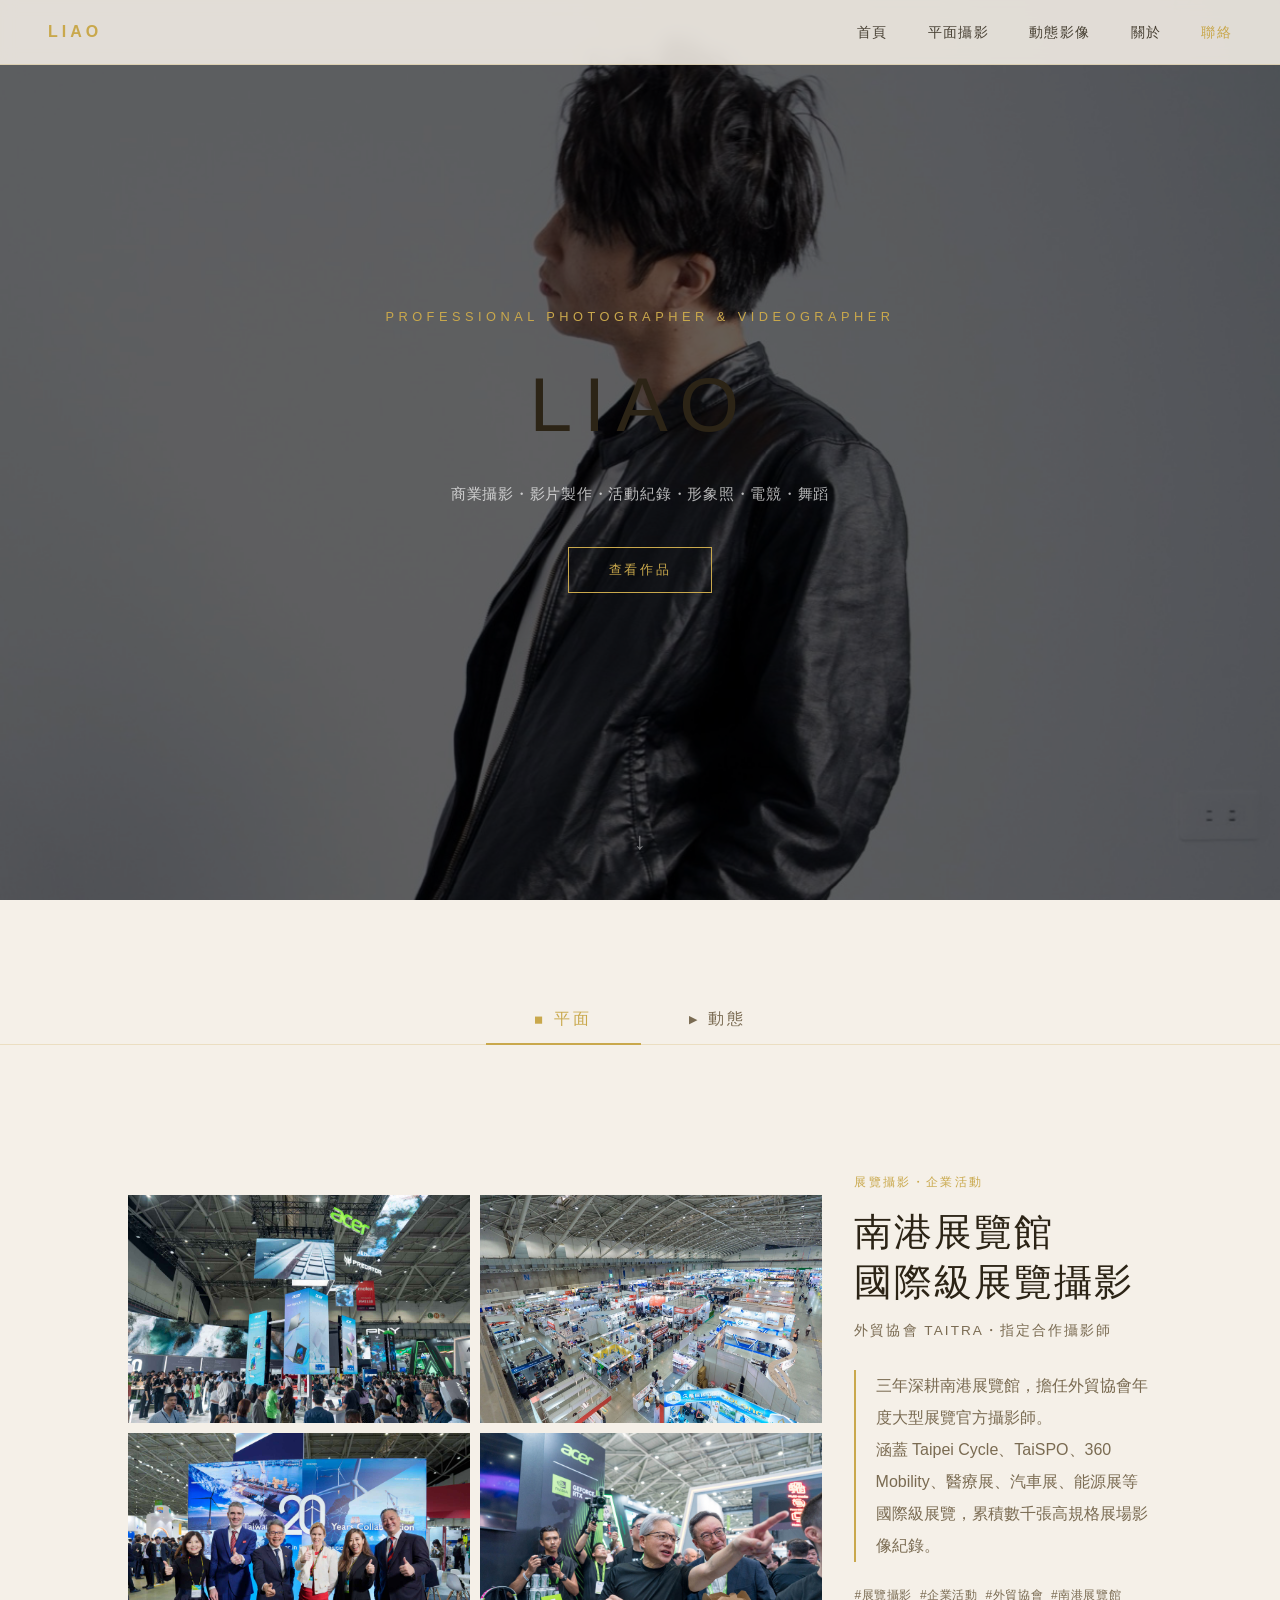
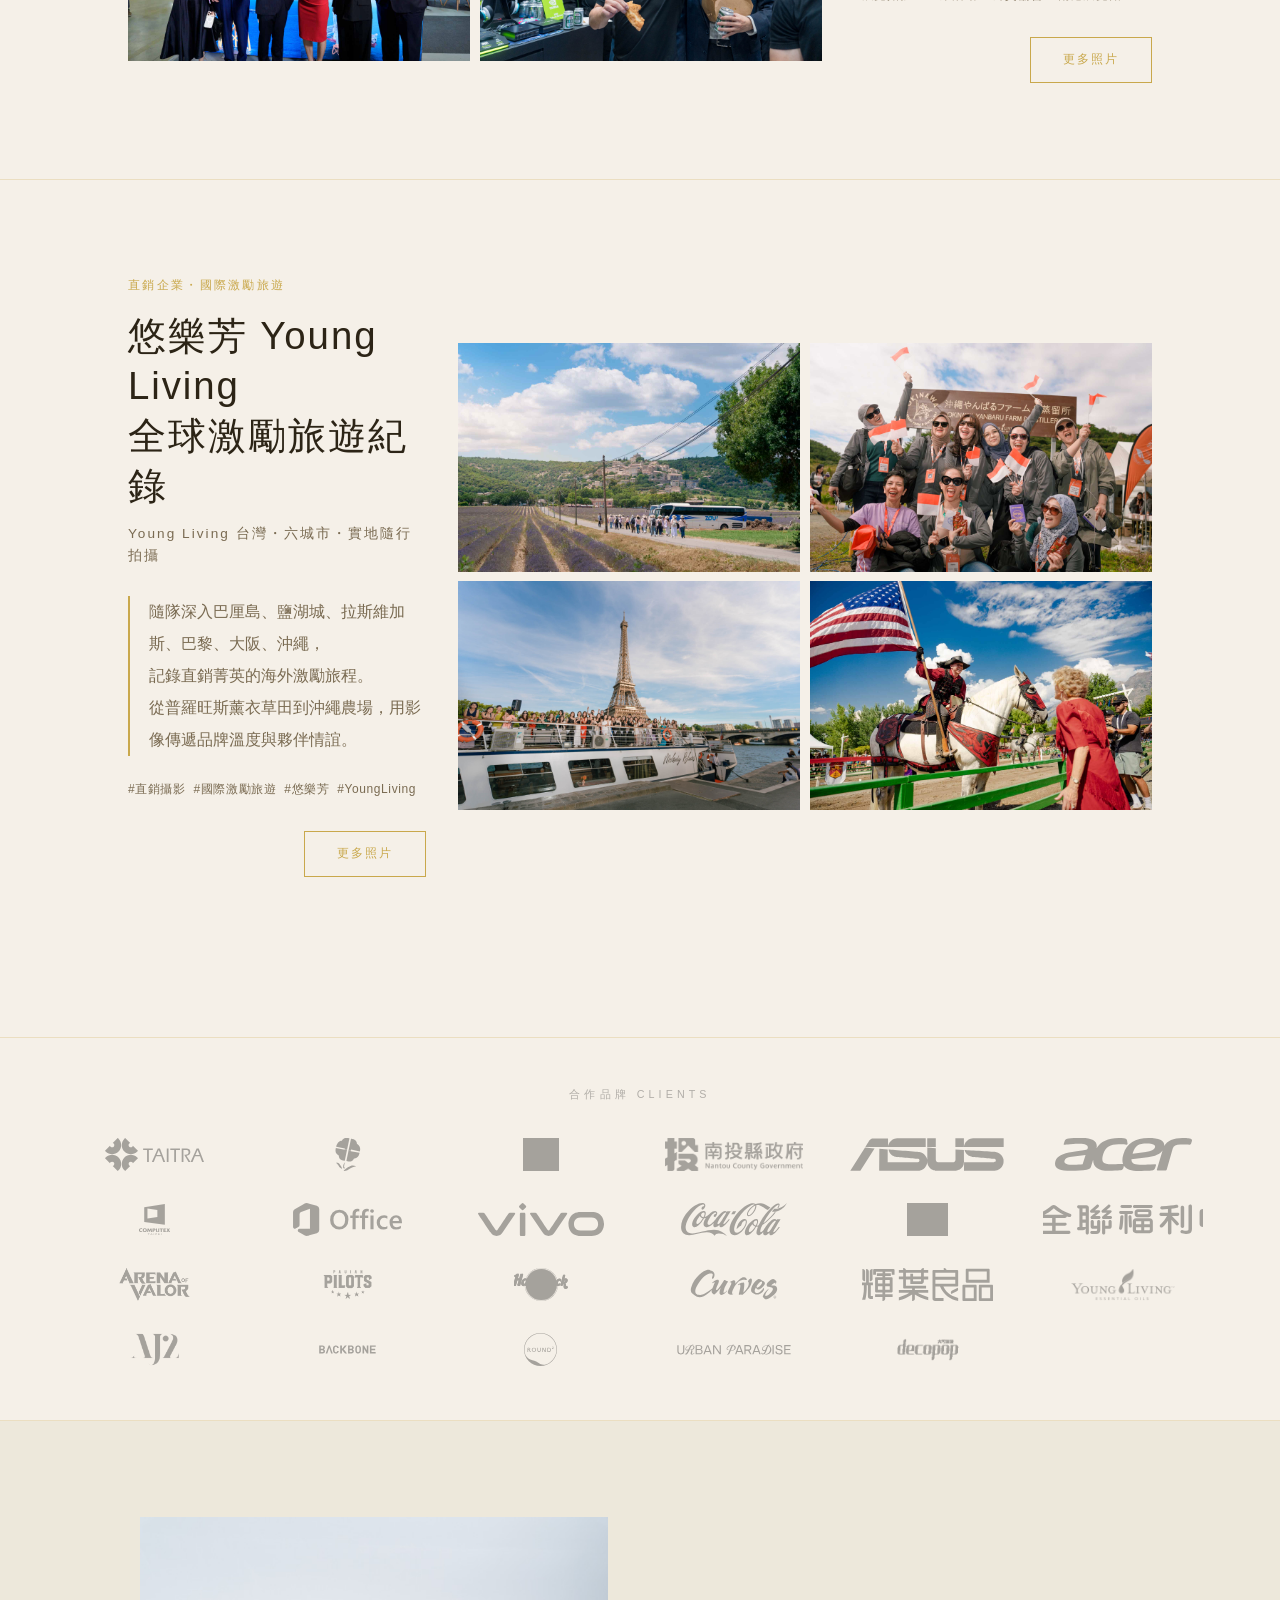
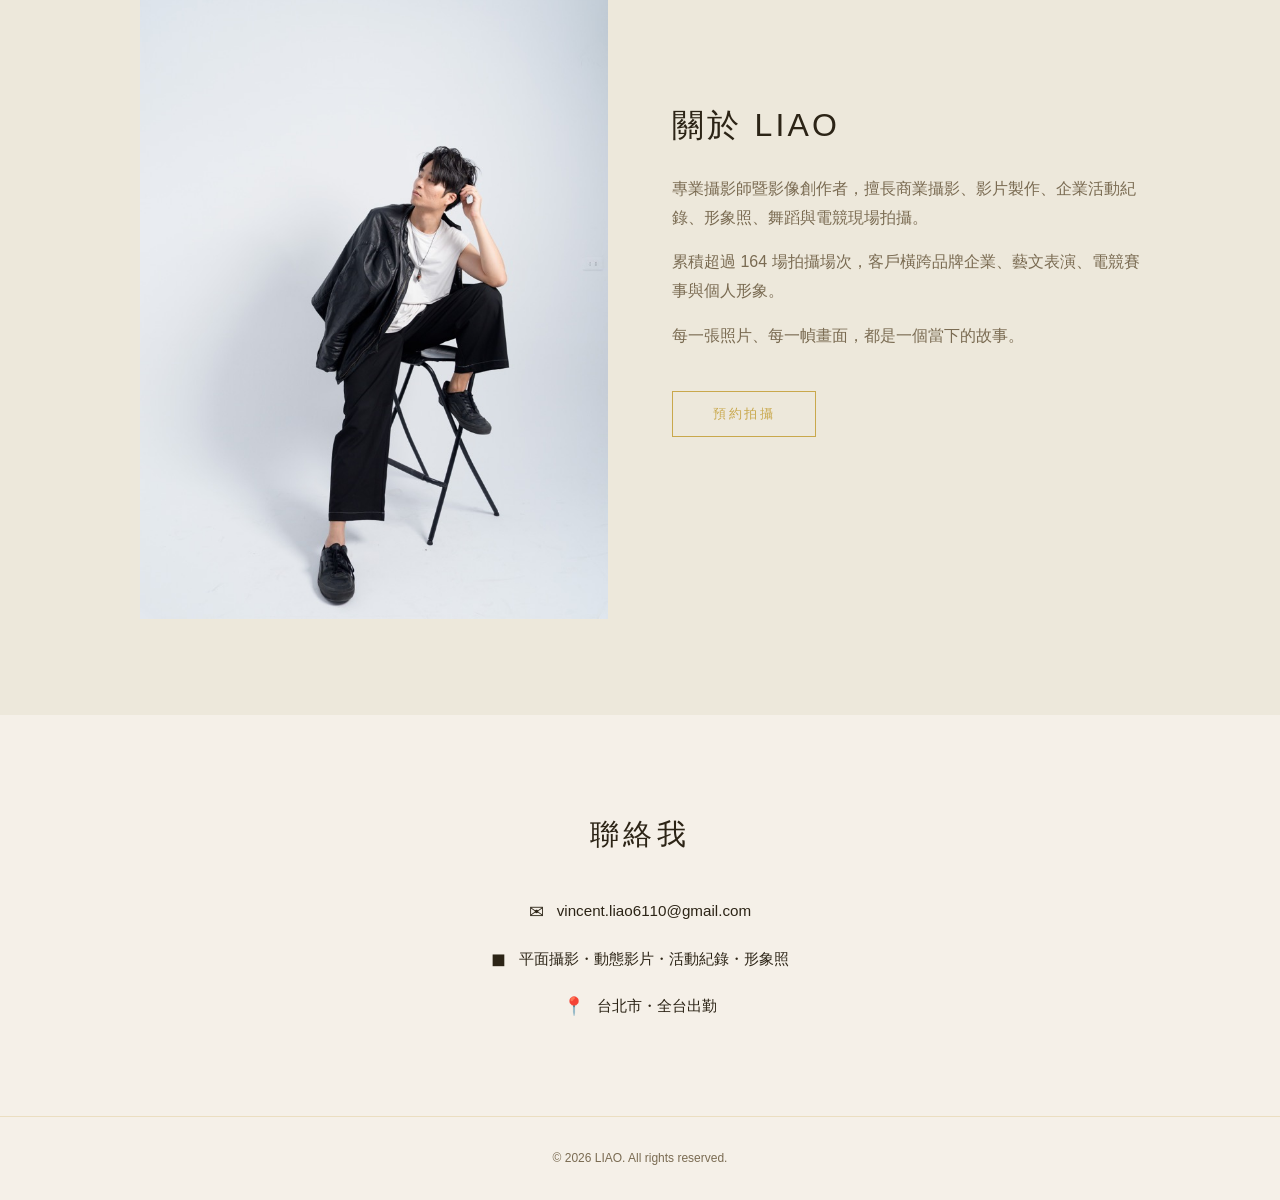
==== commit d40d8d5a: "新增平面攝影頁面、品牌 Logo 牆、26 張活動封面 - 新增 photo.html（平面攝影頁），4 欄格線，tab 篩選，26 張活動封面 - 品牌 Logo 牆：新增 23 個客戶 logo，" ====
--- a/index.html
+++ b/index.html
@@ -5,6 +5,45 @@
   <meta name="viewport" content="width=device-width, initial-scale=1.0" />
   <title>LIAO</title>
   <link rel="stylesheet" href="css/style.css" />
+  <style>
+    .clients-section {
+      padding: 3rem 6% 3.4rem;
+      background: var(--bg);
+      border-top: 1px solid var(--border);
+      border-bottom: 1px solid var(--border);
+      text-align: center;
+    }
+    .clients-eyebrow {
+      font-size: 0.67rem;
+      letter-spacing: 0.38em;
+      color: rgba(0,0,0,0.28);
+      text-transform: uppercase;
+      margin-bottom: 2.2rem;
+    }
+    .clients-logos {
+      display: grid;
+      grid-template-columns: repeat(6, 1fr);
+      align-items: center;
+      justify-items: center;
+      gap: 2rem 2.4rem;
+    }
+    .clients-logos img {
+      height: 33px;
+      width: auto;
+      max-width: 160px;
+      filter: brightness(0);
+      opacity: 0.32;
+      transition: opacity 0.3s;
+    }
+    .clients-logos img:hover { opacity: 0.7; }
+    @media (max-width: 900px) {
+      .clients-logos { grid-template-columns: repeat(4, 1fr); gap: 1.8rem 2rem; }
+    }
+    @media (max-width: 600px) {
+      .clients-logos { grid-template-columns: repeat(3, 1fr); gap: 1.4rem 1.6rem; }
+      .clients-logos img { height: 26px; max-width: 120px; }
+    }
+  </style>
 </head>
 <body>
 
@@ -12,7 +51,8 @@
   <nav class="nav">
     <a href="#" class="nav-logo">LIAO</a>
     <ul class="nav-links">
-      <li><a href="#gallery">平面攝影</a></li>
+      <li><a href="index.html">首頁</a></li>
+      <li><a href="photo.html">平面攝影</a></li>
       <li><a href="video.html">動態影像</a></li>
       <li><a href="#about">關於</a></li>
       <li><a href="#contact">聯絡</a></li>
@@ -67,7 +107,7 @@
             <img src="images/nangang/BLA00806.jpg" alt="Acer展場人潮" loading="lazy" />
             <img src="images/nangang/nangang-overview.jpg" alt="南港展覽館全場" loading="lazy" />
             <img src="images/nangang/LIA09813.jpg" alt="國際合作" loading="lazy" />
-            <img src="images/nangang/BLA09672.jpg" alt="展場貴賓" loading="lazy" />
+            <img src="images/nangang/BLA09673.jpg" alt="展場貴賓" loading="lazy" />
           </div>
         </div>
       </div>
@@ -466,6 +506,36 @@
 
   </section>
 
+  <!-- CLIENT LOGOS -->
+  <section class="clients-section">
+    <p class="clients-eyebrow">合作品牌 Clients</p>
+    <div class="clients-logos">
+      <img src="images/logos/taitra.svg" alt="TAITRA 外貿協會" />
+      <img src="images/logos/new-taipei.svg" alt="新北市政府" />
+      <img src="images/logos/changhua.png" alt="彰化縣政府" />
+      <img src="images/logos/nantou.png" alt="南投縣政府" />
+      <img src="images/logos/asus.svg" alt="Asus" />
+      <img src="images/logos/acer.svg" alt="Acer" />
+      <img src="images/logos/computex.svg" alt="Computex" />
+      <img src="images/logos/office.svg" alt="Microsoft Office" />
+      <img src="images/logos/vivo.svg" alt="vivo" />
+      <img src="images/logos/coca-cola.svg" alt="可口可樂 Coca-Cola" />
+      <img src="images/logos/carrefour.png" alt="家樂福 Carrefour" />
+      <img src="images/logos/pxmart.svg" alt="全聯 PX Mart" />
+      <img src="images/logos/aov.png" alt="傳說對決 Arena of Valor" />
+      <img src="images/logos/pilots.avif" alt="桃園領航猿" />
+      <img src="images/logos/hrc.svg" alt="Hard Rock Cafe" />
+      <img src="images/logos/curves.svg" alt="Curves" />
+      <img src="images/logos/hueiyeh.svg" alt="輝葉" />
+      <img src="images/logos/young-living.png" alt="Young Living" />
+      <img src="images/logos/aj2.png" alt="AJ2" />
+      <img src="images/logos/backbone.svg" alt="Backbone" />
+      <img src="images/logos/round2.svg" alt="Round2 Hair Salon" />
+      <img src="images/logos/urban-paradise.svg" alt="Urban Paradise" />
+      <img src="images/logos/decopop.png" alt="decopop" />
+    </div>
+  </section>
+
   <!-- ABOUT -->
   <section class="about-section" id="about">
     <div class="about-inner">
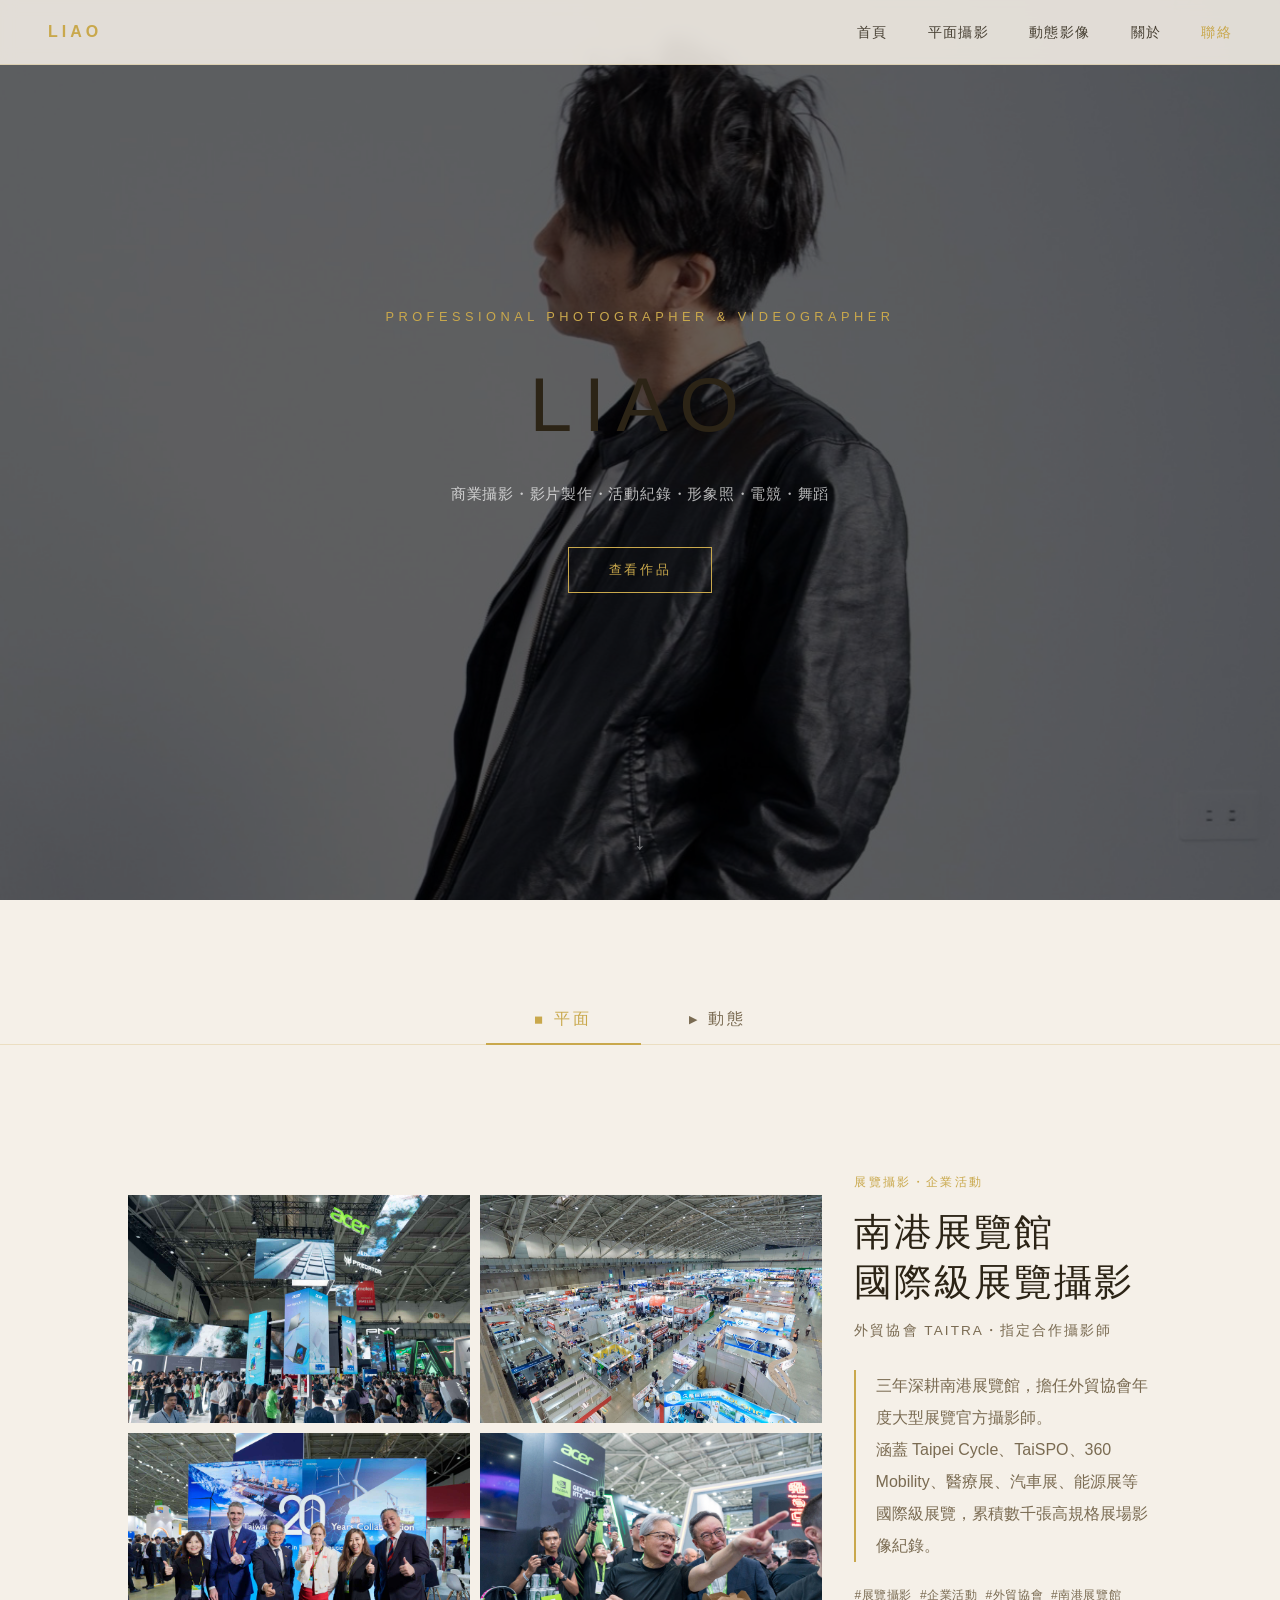
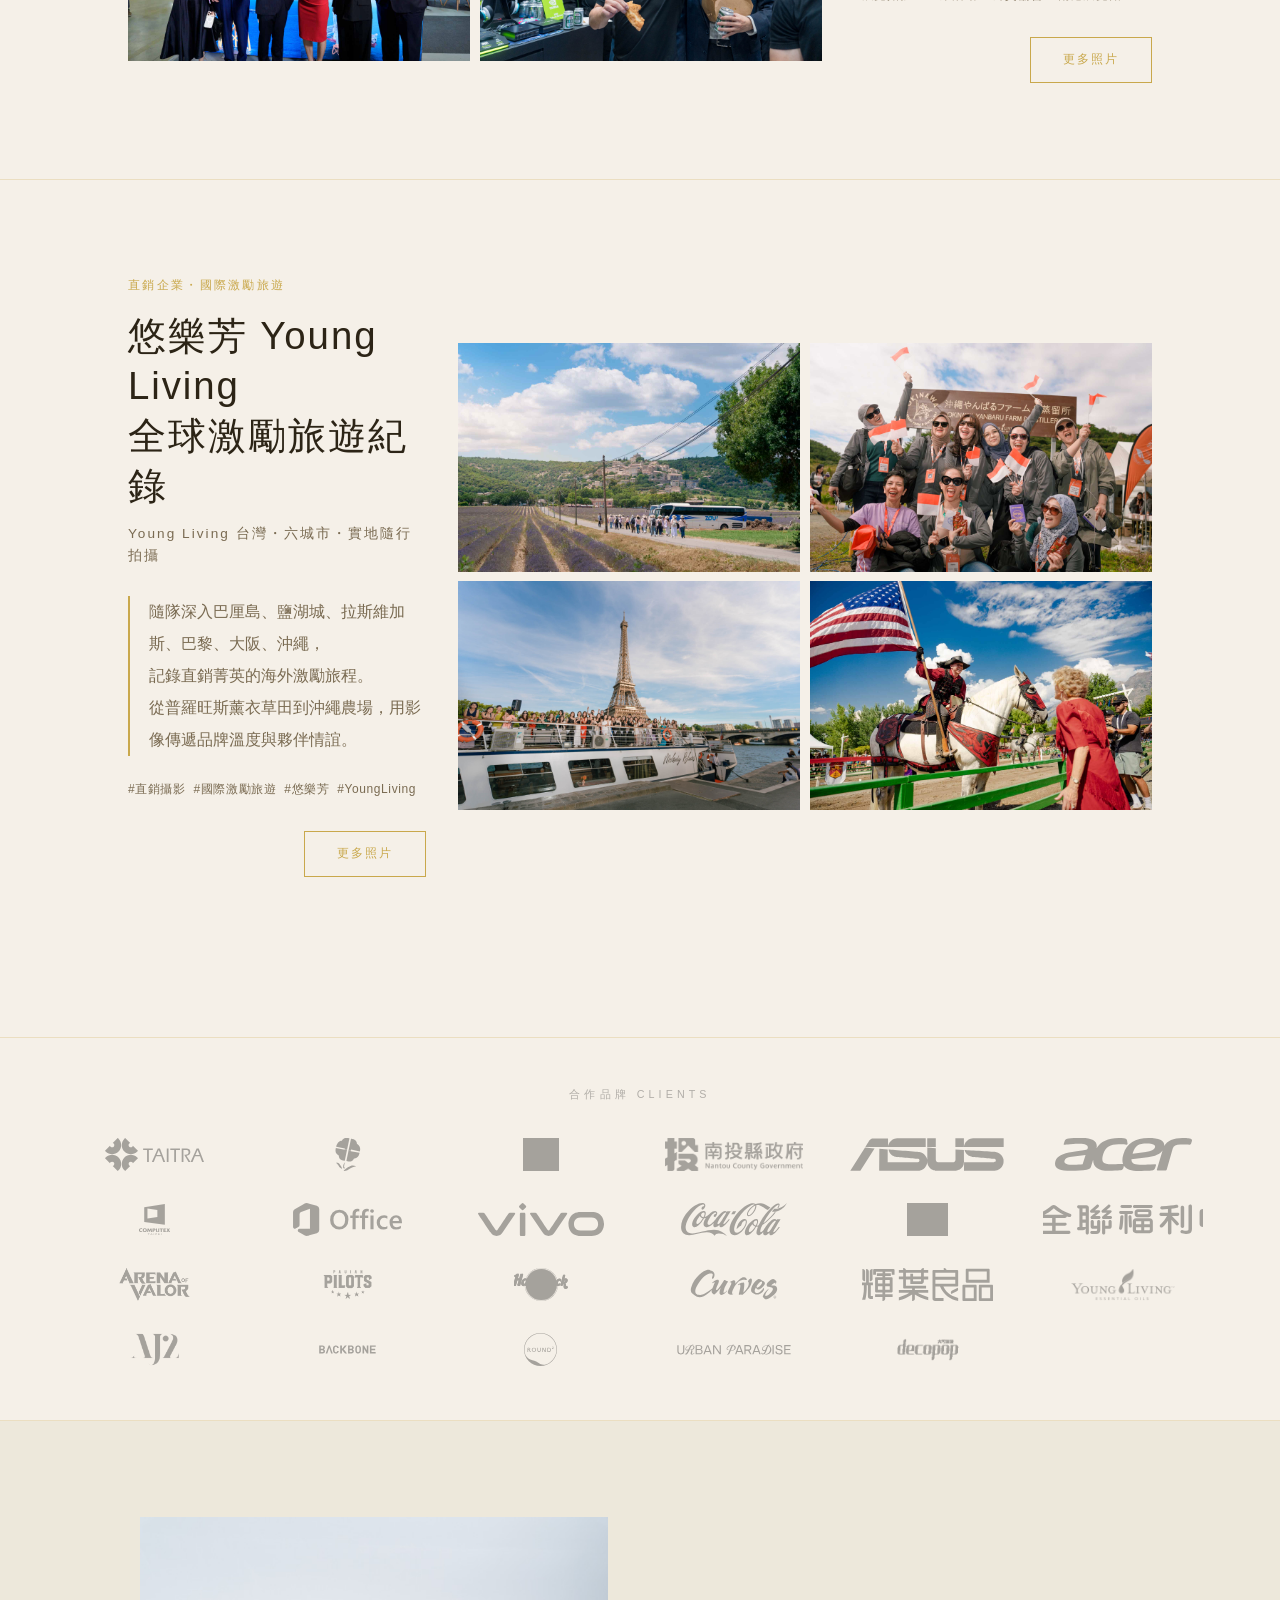
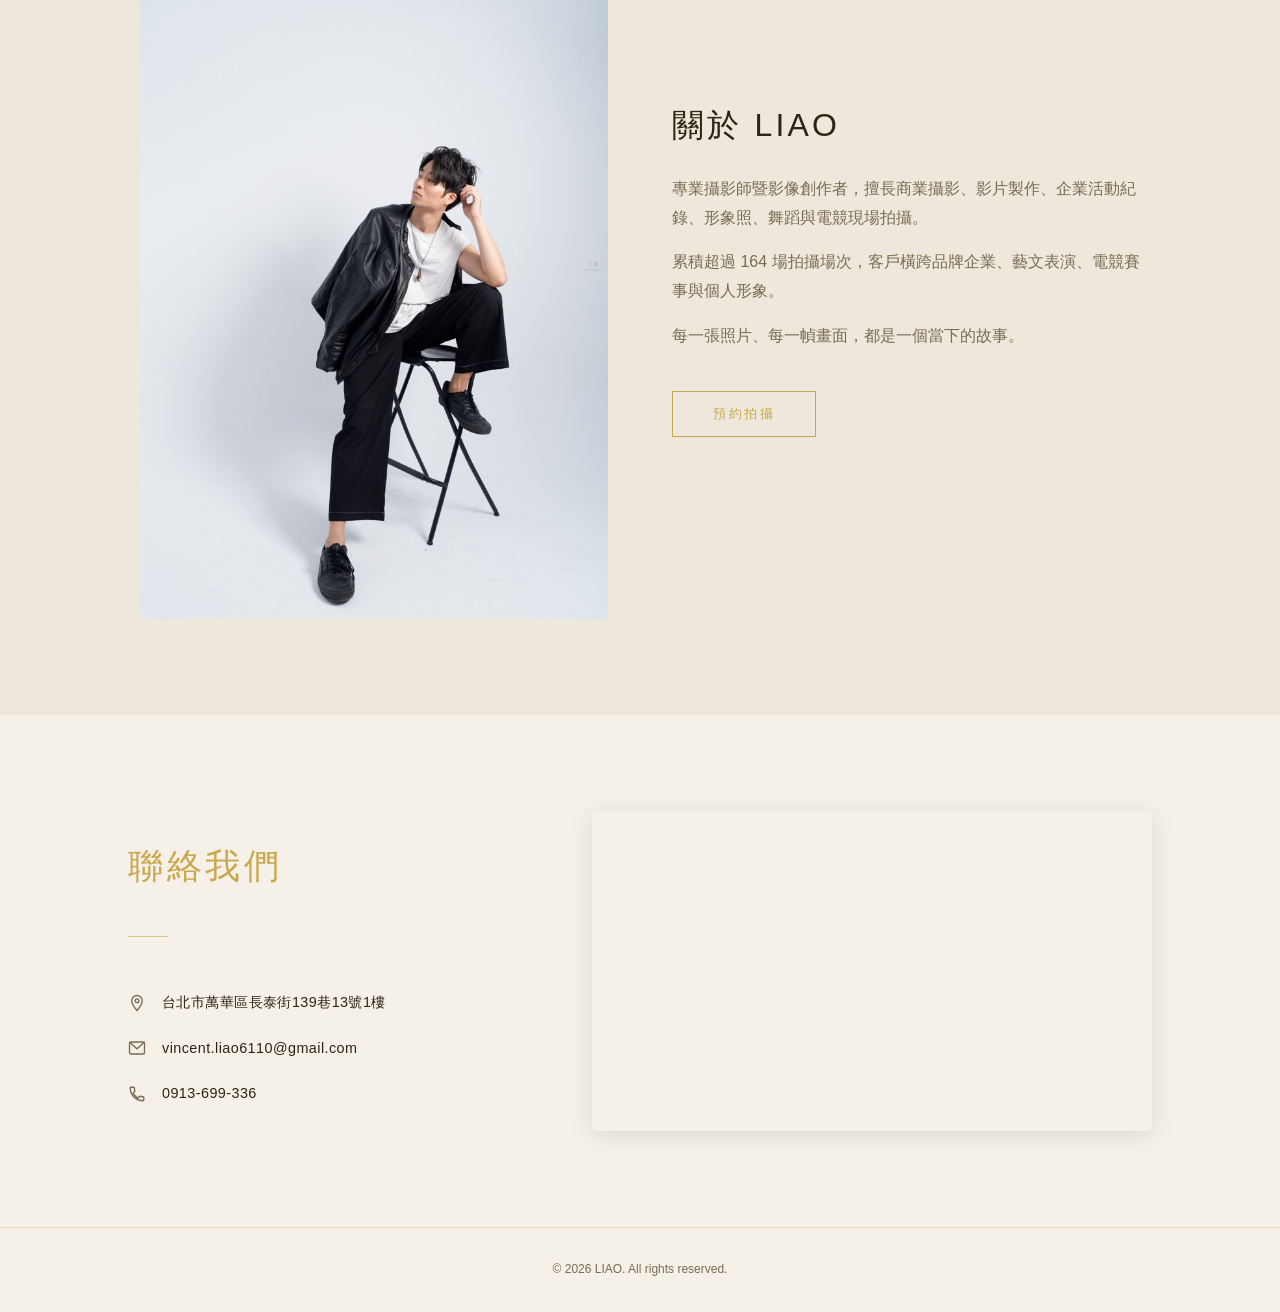
==== commit 64142488: "首頁聯絡區塊：新增地址/電話、Google Maps 嵌入地圖 Co-Authored-By: Claude Sonnet 4.6 <noreply@anthropic.com>" ====
--- a/index.html
+++ b/index.html
@@ -554,21 +554,30 @@
 
   <!-- CONTACT -->
   <section class="contact-section" id="contact">
-    <h2 class="section-title">聯絡我</h2>
     <div class="contact-inner">
       <div class="contact-info">
+        <h2 class="contact-title">聯絡我們</h2>
+        <div class="contact-divider"></div>
         <div class="contact-item">
-          <span class="contact-icon">✉</span>
+          <svg class="contact-icon-svg" viewBox="0 0 24 24" fill="none" stroke="currentColor" stroke-width="1.8"><path d="M12 2C8.13 2 5 5.13 5 9c0 5.25 7 13 7 13s7-7.75 7-13c0-3.87-3.13-7-7-7zm0 9.5A2.5 2.5 0 1 1 12 6.5a2.5 2.5 0 0 1 0 5z"/></svg>
+          <span>台北市萬華區長泰街139巷13號1樓</span>
+        </div>
+        <div class="contact-item">
+          <svg class="contact-icon-svg" viewBox="0 0 24 24" fill="none" stroke="currentColor" stroke-width="1.8"><rect x="2" y="4" width="20" height="16" rx="2"/><polyline points="2,4 12,13 22,4"/></svg>
           <a href="mailto:vincent.liao6110@gmail.com">vincent.liao6110@gmail.com</a>
         </div>
         <div class="contact-item">
-          <span class="contact-icon">◼</span>
-          <span>平面攝影・動態影片・活動紀錄・形象照</span>
-        </div>
-        <div class="contact-item">
-          <span class="contact-icon">📍</span>
-          <span>台北市・全台出勤</span>
-        </div>
+          <svg class="contact-icon-svg" viewBox="0 0 24 24" fill="none" stroke="currentColor" stroke-width="1.8"><path d="M6.6 10.8c1.4 2.8 3.8 5.1 6.6 6.6l2.2-2.2c.3-.3.7-.4 1-.2 1.1.4 2.3.6 3.6.6.6 0 1 .4 1 1V20c0 .6-.4 1-1 1-9.4 0-17-7.6-17-17 0-.6.4-1 1-1h3.5c.6 0 1 .4 1 1 0 1.3.2 2.5.6 3.6.1.3 0 .7-.2 1L6.6 10.8z"/></svg>
+          <a href="tel:0913699336">0913-699-336</a>
+        </div>
+      </div>
+      <div class="contact-map">
+        <iframe
+          src="https://maps.google.com/maps?q=台北市萬華區長泰街139巷13號&t=&z=16&ie=UTF8&iwloc=&output=embed"
+          width="100%" height="100%"
+          style="border:0;" allowfullscreen="" loading="lazy"
+          referrerpolicy="no-referrer-when-downgrade">
+        </iframe>
       </div>
     </div>
   </section>
--- a/css/style.css
+++ b/css/style.css
@@ -295,31 +295,76 @@
 
 /* ============ CONTACT ============ */
 .contact-section {
-  padding: 6rem 2rem;
-  max-width: 600px;
-  margin: 0 auto;
-  text-align: center;
-}
-
-.contact-inner { margin-top: 2rem; }
+  padding: 6rem 10%;
+}
+
+.contact-inner {
+  display: grid;
+  grid-template-columns: 1fr 1.4fr;
+  gap: 4rem;
+  align-items: center;
+}
+
+.contact-title {
+  font-size: clamp(1.5rem, 3vw, 2.2rem);
+  font-weight: 300;
+  letter-spacing: 0.1em;
+  color: var(--accent);
+  margin-bottom: 1.2rem;
+}
+
+.contact-divider {
+  width: 2.5rem;
+  height: 1px;
+  background: var(--accent);
+  margin-bottom: 2rem;
+  opacity: 0.6;
+}
 
 .contact-info {
   display: flex;
   flex-direction: column;
-  gap: 1.2rem;
+  gap: 1.4rem;
 }
 
 .contact-item {
   display: flex;
   align-items: center;
-  justify-content: center;
-  gap: 0.8rem;
-  font-size: 0.95rem;
-}
-
-.contact-icon { font-size: 1.1rem; }
-
+  gap: 1rem;
+  font-size: 0.9rem;
+  letter-spacing: 0.03em;
+  color: var(--text);
+}
+
+.contact-icon-svg {
+  width: 18px;
+  height: 18px;
+  flex-shrink: 0;
+  color: var(--muted);
+}
+
+.contact-item a {
+  color: var(--text);
+  text-decoration: none;
+  transition: color 0.2s;
+}
 .contact-item a:hover { color: var(--accent); }
+
+.contact-map {
+  height: 320px;
+  border-radius: 6px;
+  overflow: hidden;
+  box-shadow: 0 4px 24px rgba(0,0,0,0.1);
+}
+
+@media (max-width: 768px) {
+  .contact-inner {
+    grid-template-columns: 1fr;
+    gap: 2.5rem;
+  }
+  .contact-map { height: 260px; }
+  .contact-section { padding: 5rem 3% 4rem; }
+}
 
 /* ============ FOOTER ============ */
 .footer {
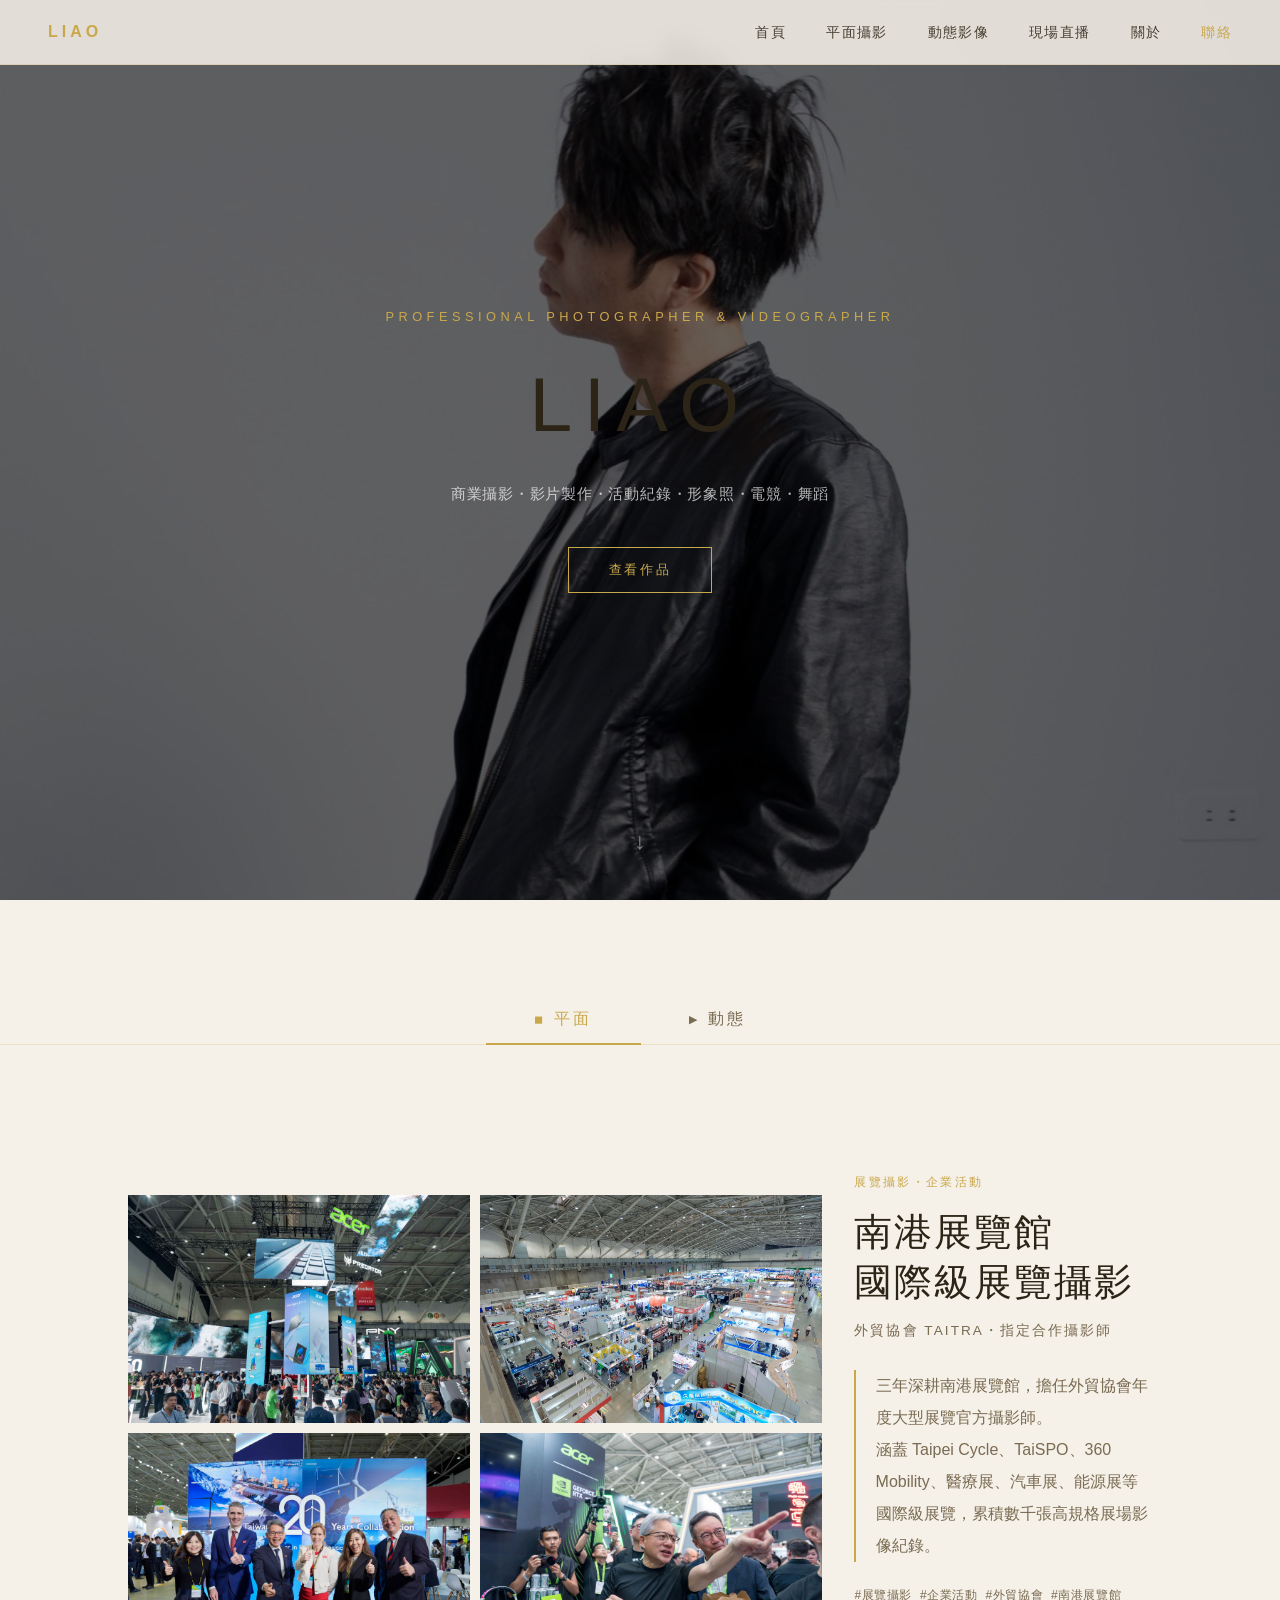
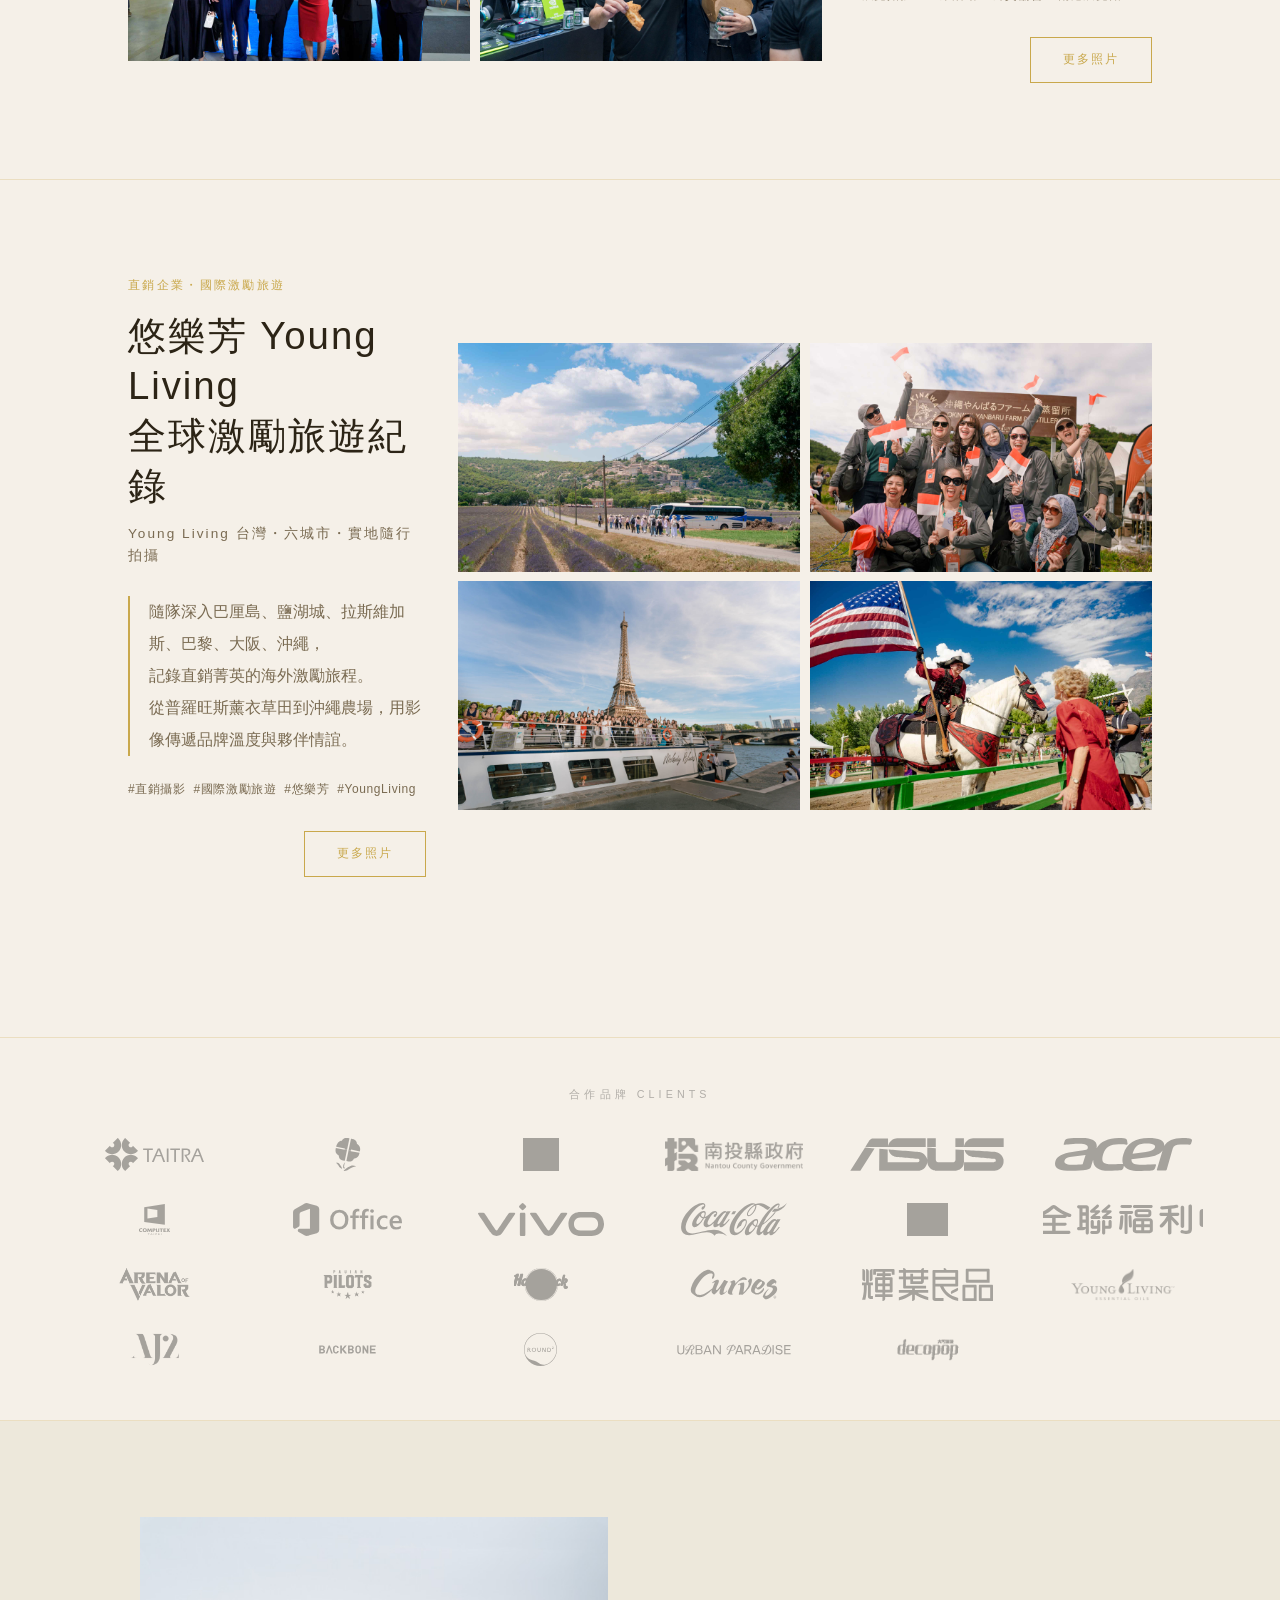
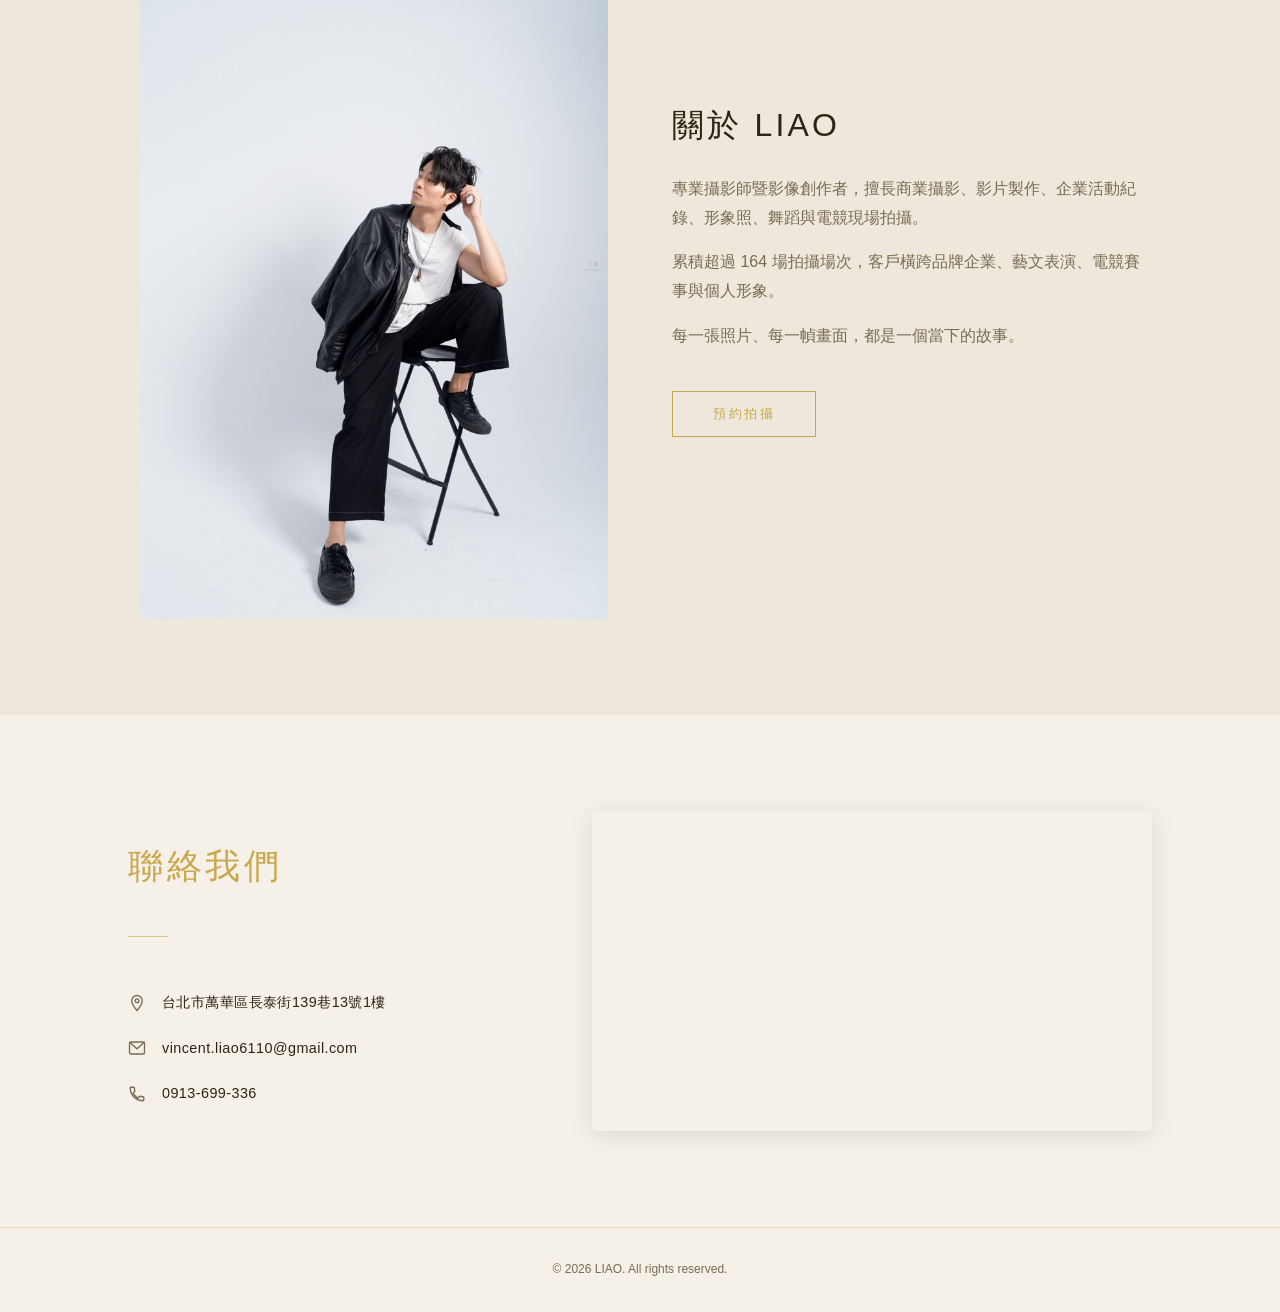
==== commit a691df65: "新增現場直播頁面，全站 nav 加入連結 - live.html：導播機設備・多鏡位攝影機・大型搖臂三項說明 - 規格數字列（4+ 機、4K、多平台、即時） - 底部 CTA 連回聯絡區塊 - 圖片待" ====
--- a/index.html
+++ b/index.html
@@ -54,6 +54,7 @@
       <li><a href="index.html">首頁</a></li>
       <li><a href="photo.html">平面攝影</a></li>
       <li><a href="video.html">動態影像</a></li>
+      <li><a href="live.html">現場直播</a></li>
       <li><a href="#about">關於</a></li>
       <li><a href="#contact">聯絡</a></li>
     </ul>
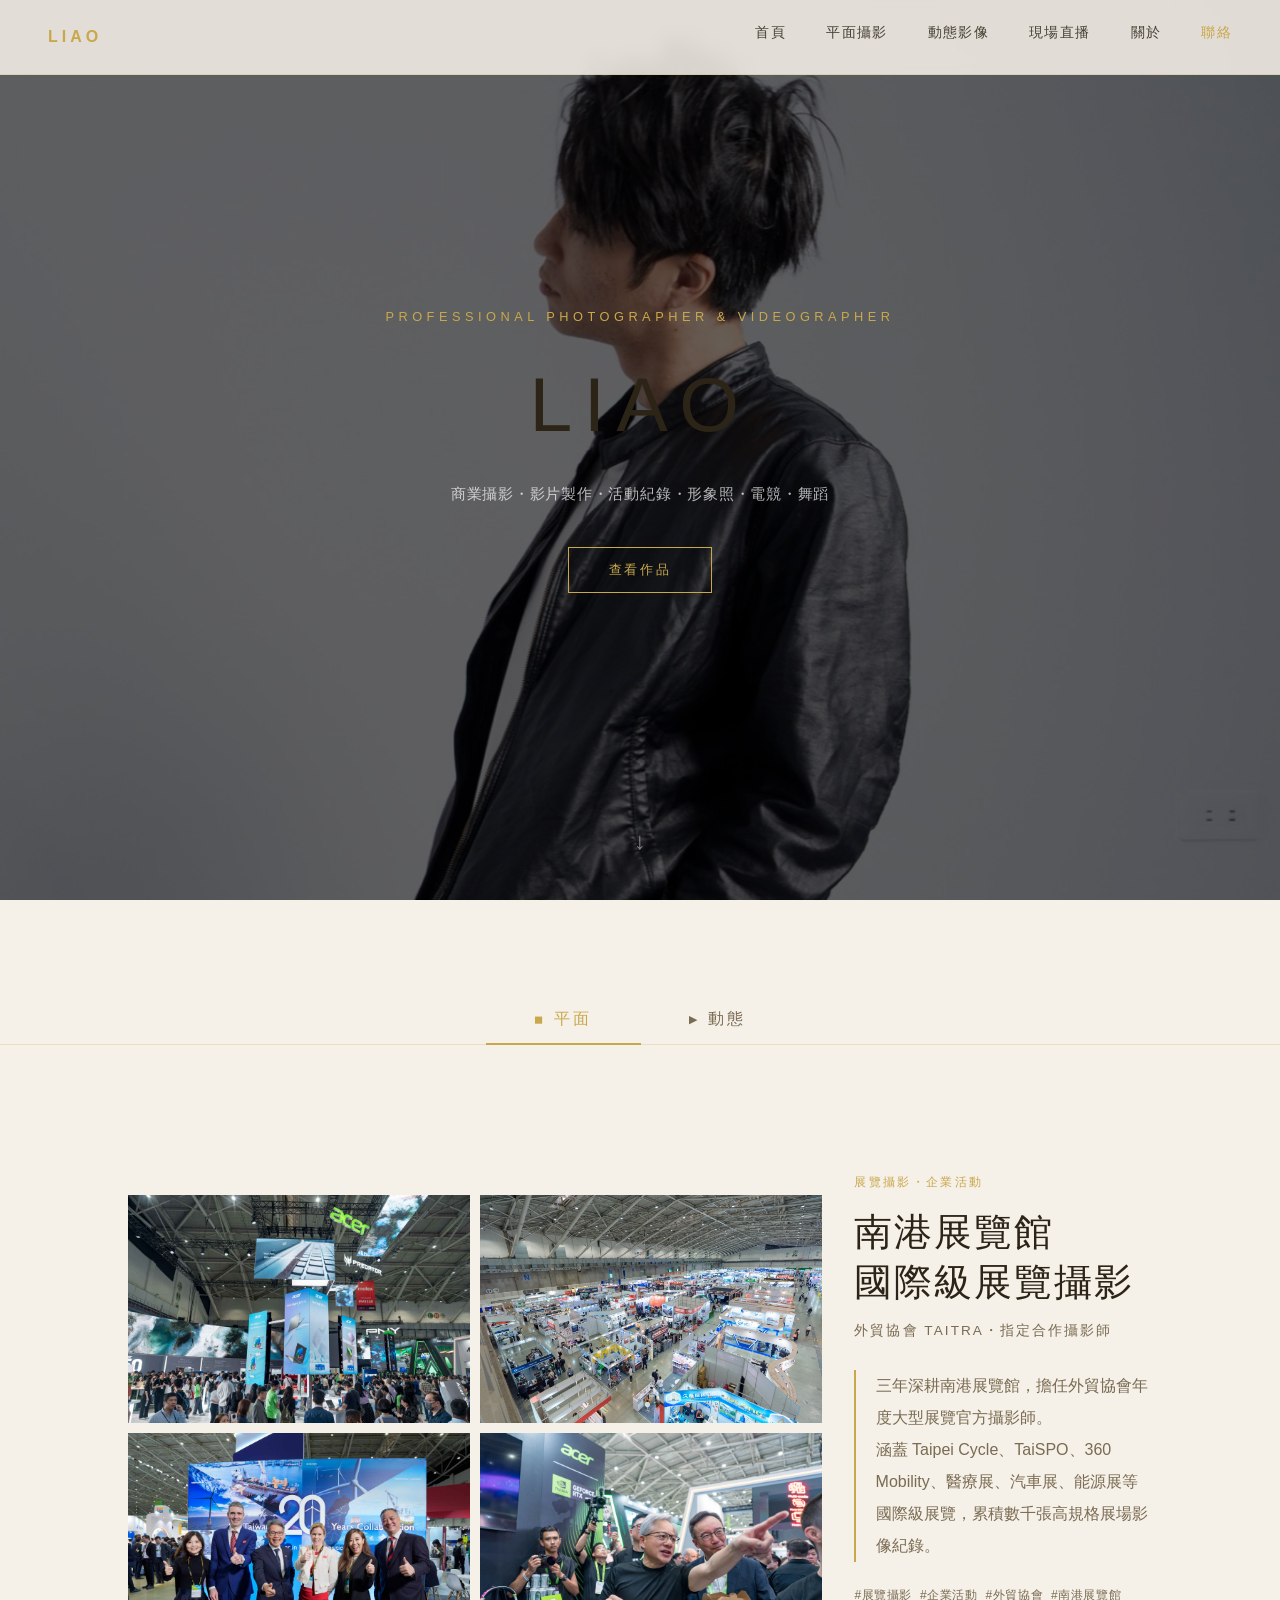
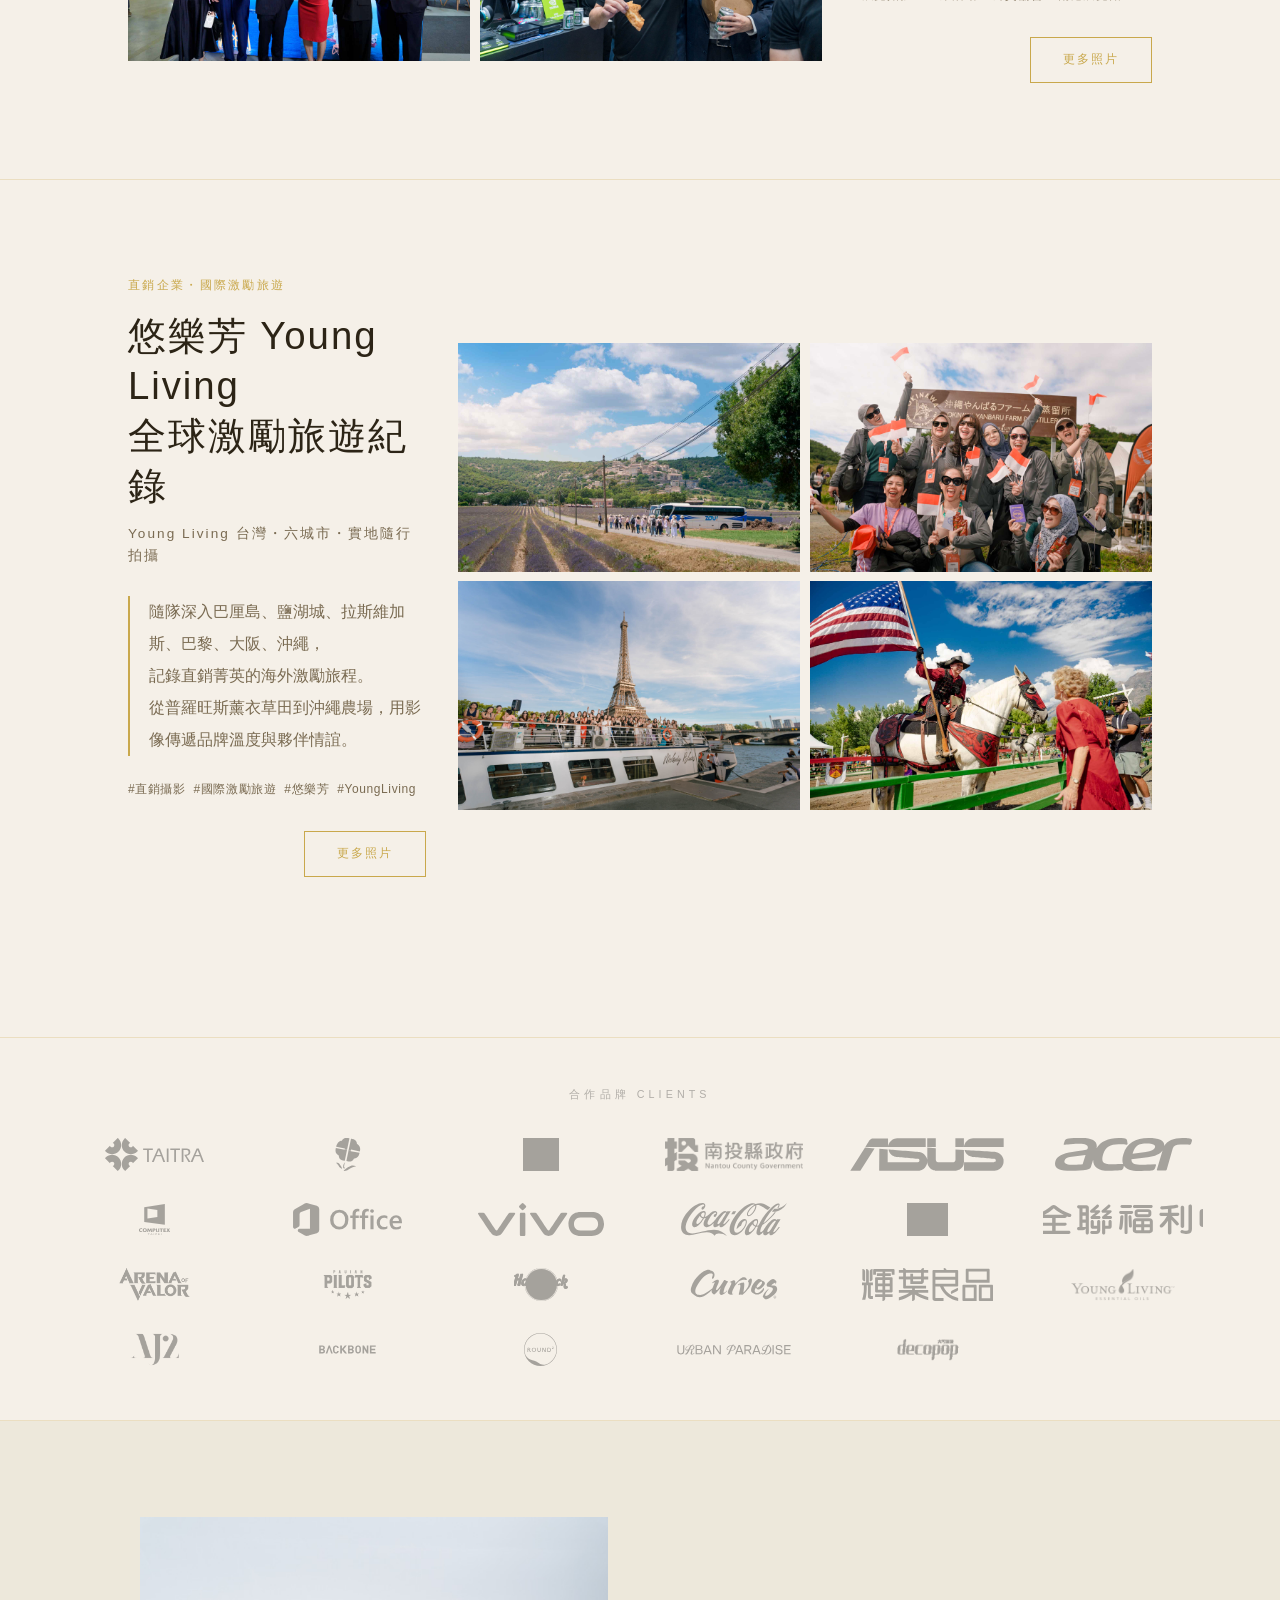
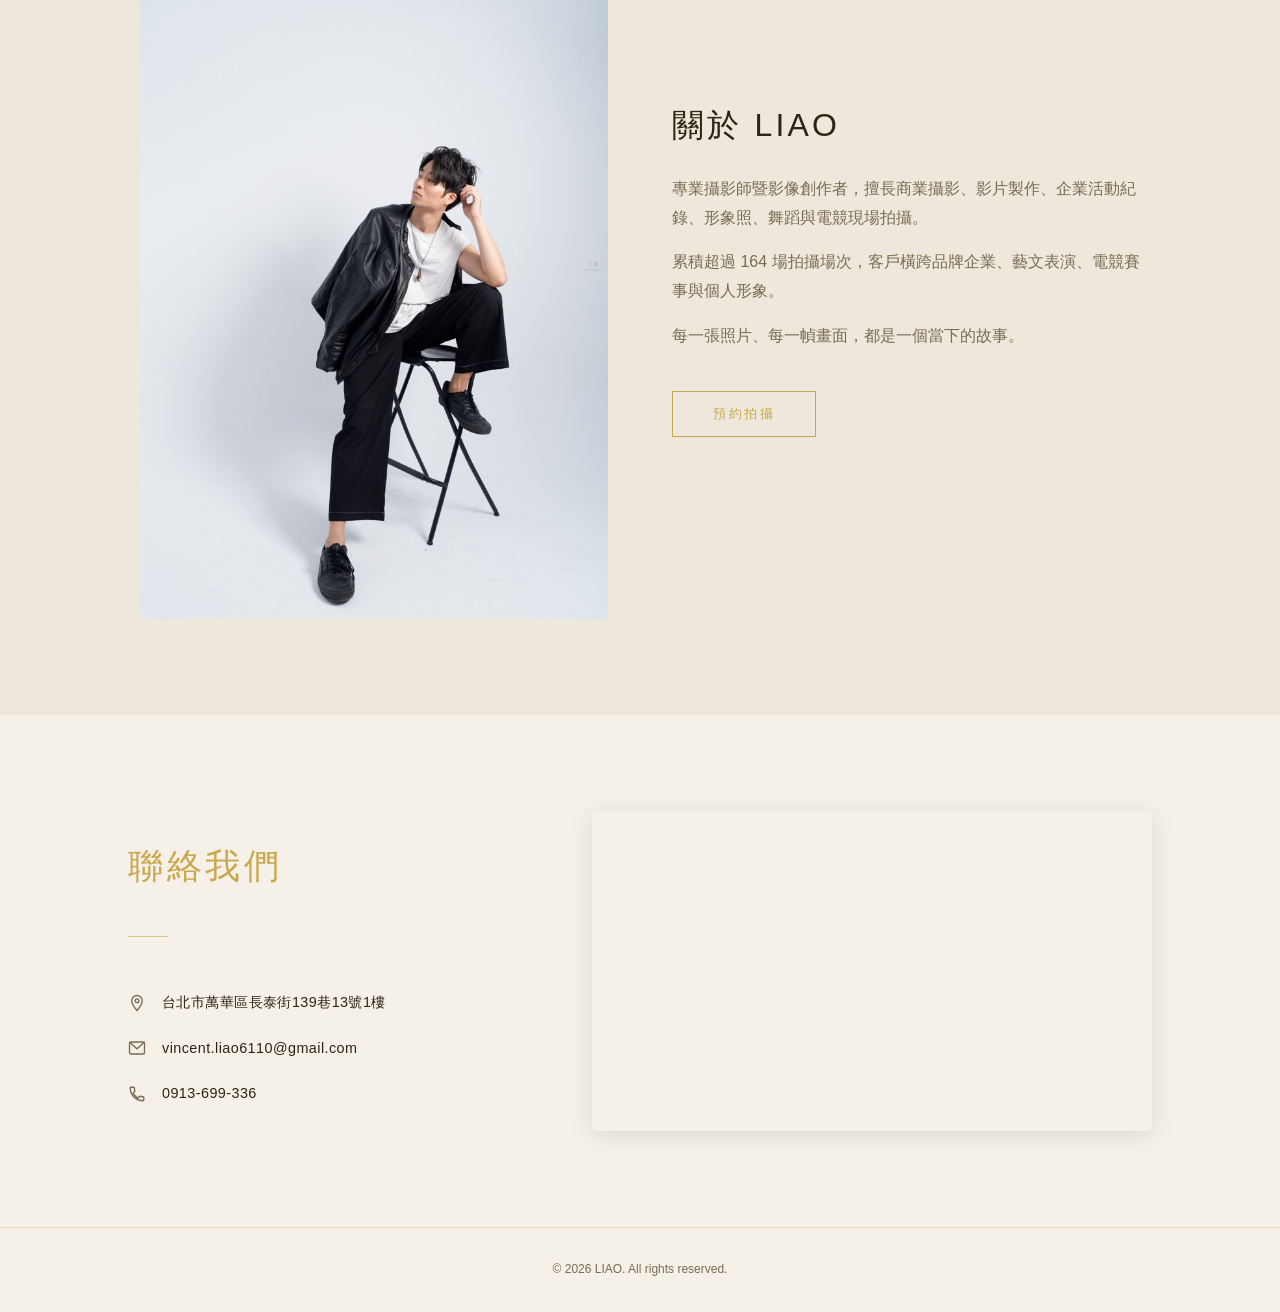
==== commit 1e343094: "Update 活動紀錄 nav link to event.html across all pages Co-Authored-By: Claude Sonnet 4.6 <noreply@anthr" ====
--- a/index.html
+++ b/index.html
@@ -53,7 +53,17 @@
     <ul class="nav-links">
       <li><a href="index.html">首頁</a></li>
       <li><a href="photo.html">平面攝影</a></li>
-      <li><a href="video.html">動態影像</a></li>
+      <li class="nav-dropdown">
+        <a href="video.html">動態影像</a>
+        <ul class="nav-dropdown-menu">
+          <li><a href="video.html#xingxiang">形象影片</a></li>
+          <li><a href="event.html">活動紀錄</a></li>
+          <li><a href="video.html#chanpin">產品</a></li>
+          <li><a href="video.html#fangtan">訪談</a></li>
+          <li><a href="video.html#mv">ＭＶ</a></li>
+          <li><a href="video.html#reels">Reels</a></li>
+        </ul>
+      </li>
       <li><a href="live.html">現場直播</a></li>
       <li><a href="#about">關於</a></li>
       <li><a href="#contact">聯絡</a></li>
--- a/css/style.css
+++ b/css/style.css
@@ -57,6 +57,37 @@
   transition: opacity 0.2s;
 }
 .nav-links a:hover { opacity: 1; color: var(--accent); }
+
+/* Dropdown */
+.nav-dropdown { position: relative; padding-bottom: 0.6rem; }
+.nav-dropdown-menu {
+  display: none;
+  position: absolute;
+  top: 100%;
+  left: 50%;
+  transform: translateX(-50%);
+  background: var(--bg);
+  border: 1px solid var(--border);
+  border-radius: 4px;
+  min-width: 130px;
+  padding: 0.5rem 0;
+  z-index: 2000;
+  list-style: none;
+  box-shadow: 0 6px 24px rgba(0,0,0,0.08);
+}
+.nav-dropdown:hover .nav-dropdown-menu { display: block; }
+.nav-dropdown-menu li a {
+  display: block;
+  padding: 0.55rem 1.2rem;
+  font-size: 0.78rem;
+  letter-spacing: 0.12em;
+  color: var(--muted);
+  text-decoration: none;
+  transition: color 0.2s;
+  white-space: nowrap;
+  opacity: 1;
+}
+.nav-dropdown-menu li a:hover { color: var(--accent); }
 
 .nav-burger { display: none; background: none; border: none; color: var(--text); font-size: 1.4rem; cursor: pointer; }
 
